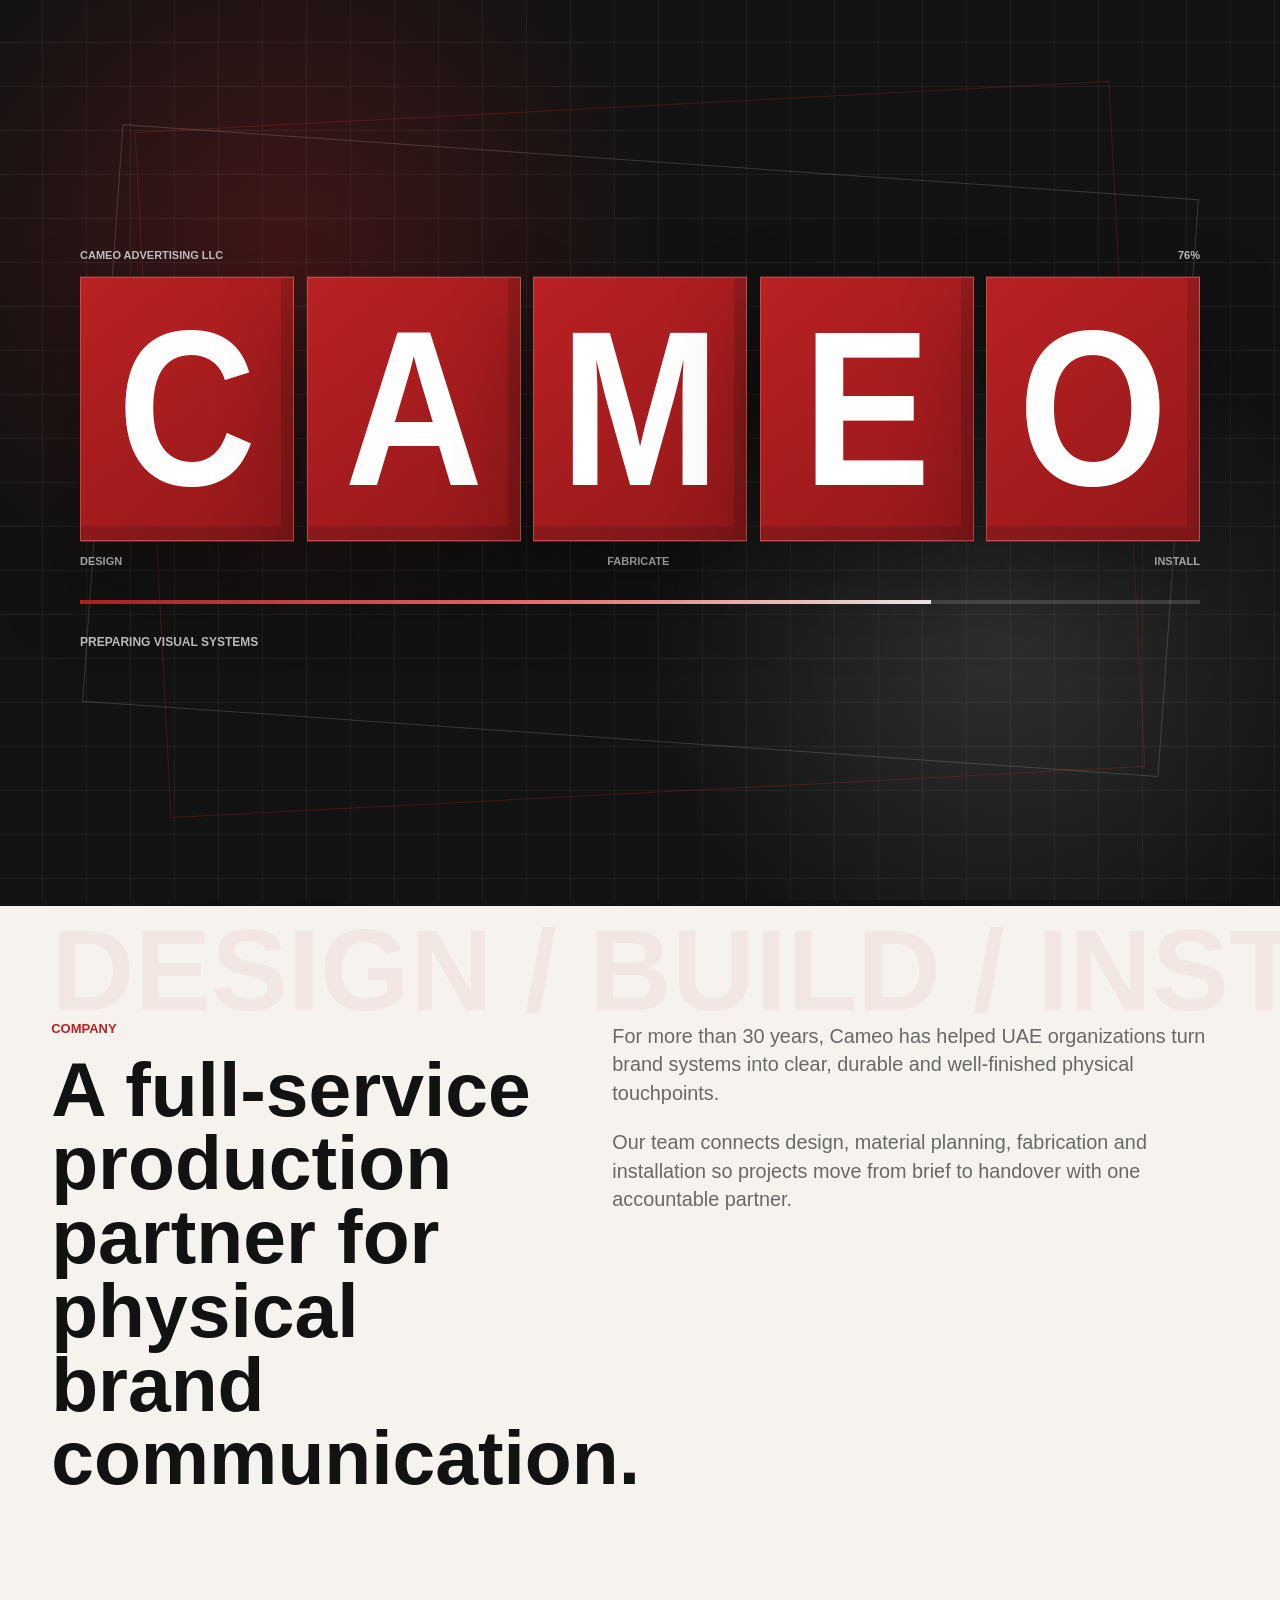
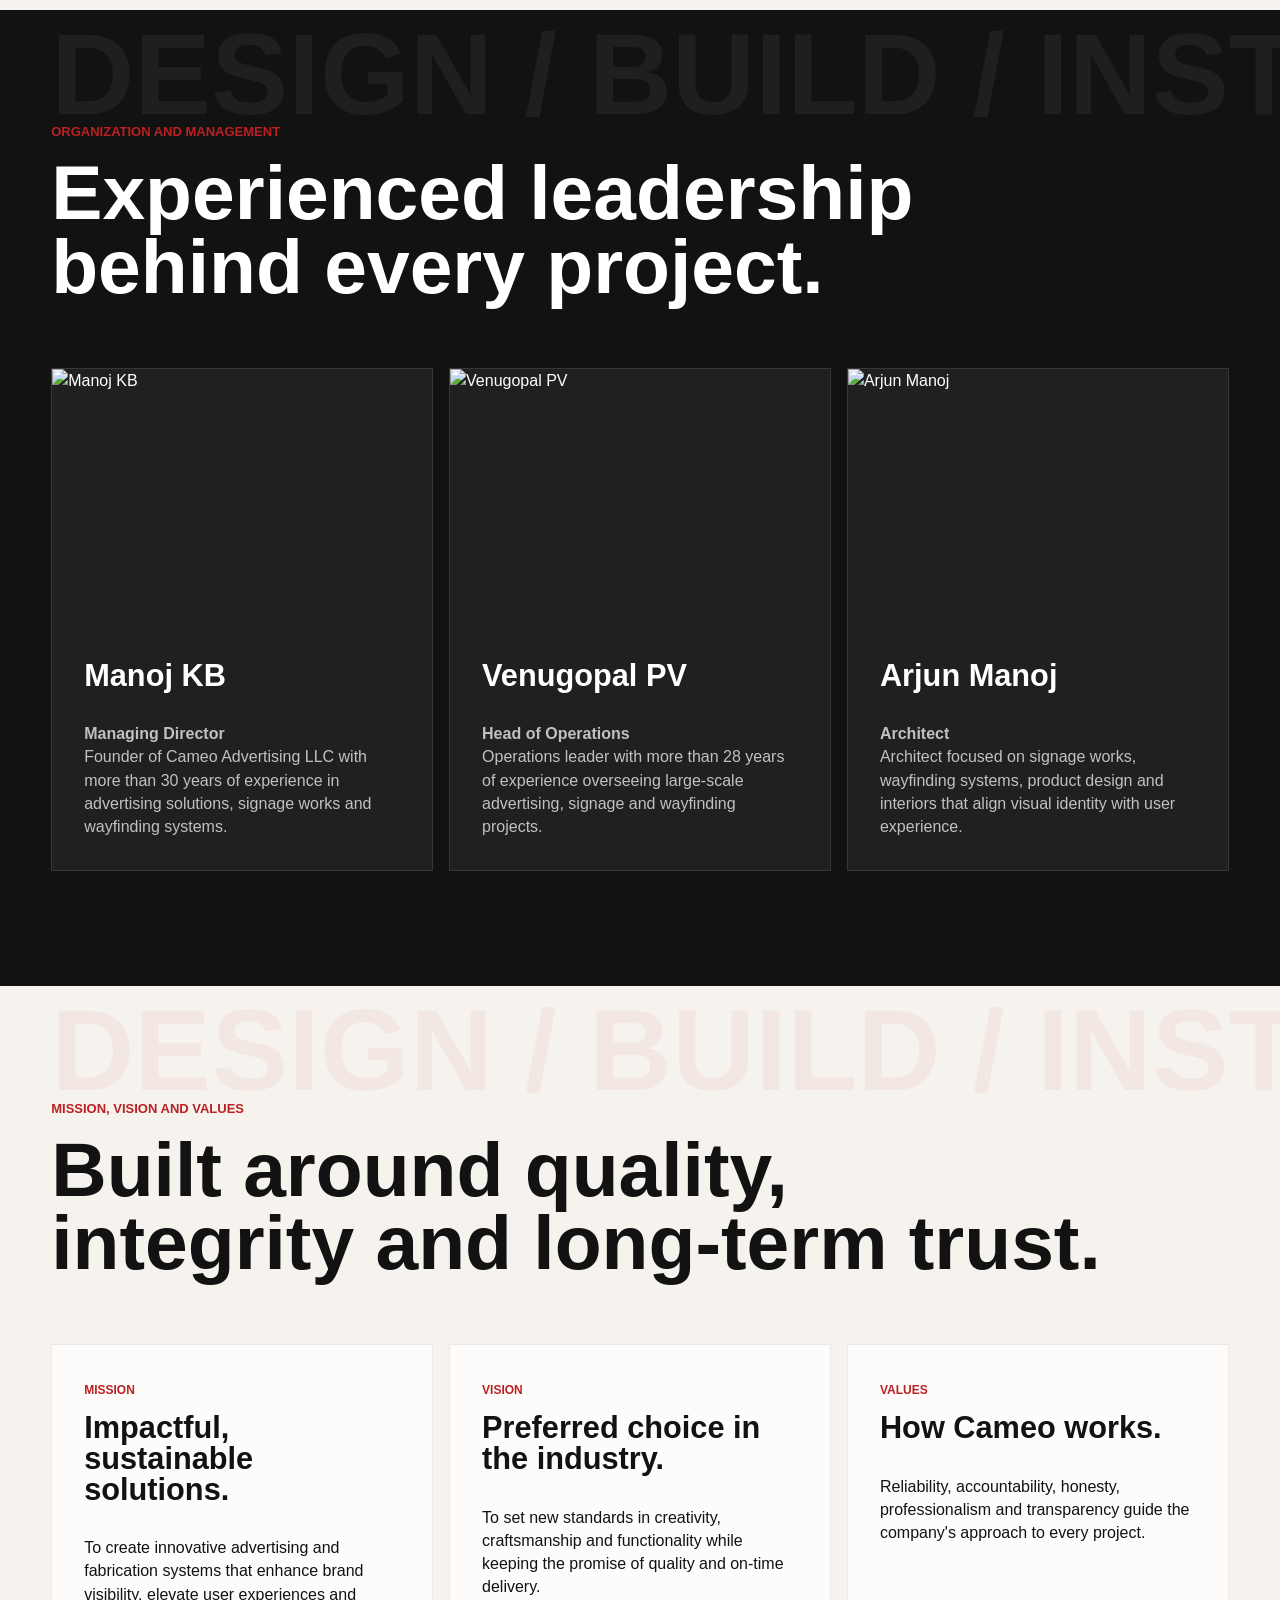
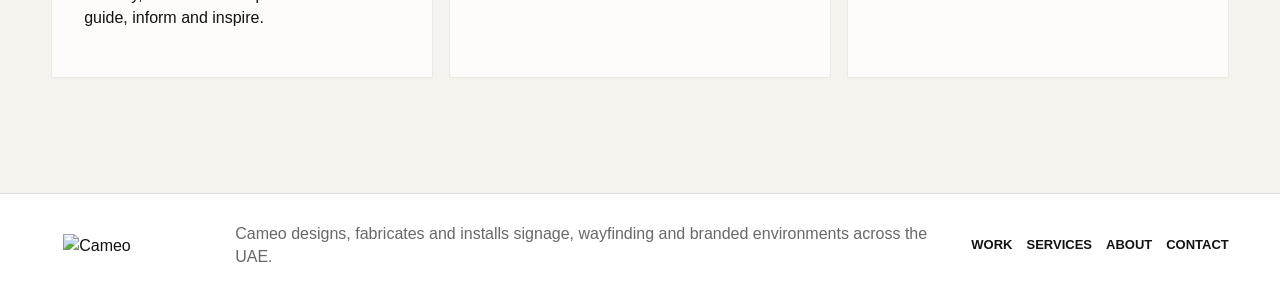
==== about.html @ 26ed3cd3 "Initial upload" ====
<!doctype html>
<html lang="en">
  <head>
    <meta charset="utf-8">
    <meta name="viewport" content="width=device-width, initial-scale=1">
    <title>About | Cameo Advertising LLC</title>
    <meta name="description" content="Learn about Cameo Advertising LLC, an Abu Dhabi advertising, signage and fabrication company established in 1994.">
    <link rel="preconnect" href="https://cameouae.com">
    <link rel="stylesheet" href="styles.css">
  </head>
  <body>
    <div class="preloader" data-preloader aria-hidden="true"><div class="loader-blueprint" aria-hidden="true"></div><div class="loader-scan" aria-hidden="true"></div><div class="loader-shell"><div class="loader-kicker"><span>Cameo Advertising LLC</span><span data-loader-count>00%</span></div><div class="loader-word" aria-label="Cameo"><span>C</span><span>A</span><span>M</span><span>E</span><span>O</span></div><div class="loader-specs" aria-hidden="true"><span>Design</span><span>Fabricate</span><span>Install</span></div><div class="preloader-line"><span data-loader-line></span></div><p>Preparing visual systems</p></div></div>
    <div class="page-progress" data-progress aria-hidden="true"></div>
    <div class="cursor-glow" data-cursor aria-hidden="true"></div>
    <header class="site-header" data-header>
      <a class="brand" href="index.html" aria-label="Cameo home"><img src="https://cameouae.com/wp-content/uploads/2023/09/CAMEO-logo-1.png" alt="Cameo"></a>
      <button class="menu-button" type="button" aria-expanded="false" aria-controls="site-nav" data-menu-button><span></span><span></span><span></span><span class="sr-only">Menu</span></button>
      <nav class="site-nav" id="site-nav" data-nav><a href="work.html" data-nav-link>Work</a><a href="services.html" data-nav-link>Services</a><a href="about.html" data-nav-link>About</a><a href="clients.html" data-nav-link>Clients</a><a class="nav-cta magnetic" href="contact.html" data-nav-link>Start Project</a></nav>
    </header>
    <main>
      <section class="page-hero section-dark" style="--page-image: url('https://cameouae.com/wp-content/uploads/2025/11/2150946675.jpg')" data-theme="About">
        <div class="page-hero-inner reveal-up"><p class="eyebrow">About Cameo</p><h1>Abu Dhabi craftsmanship for brands that need to be seen.</h1><p>Cameo Advertising LLC designs, fabricates and installs signage, wayfinding, print graphics and branded environments across the UAE.</p></div>
      </section>
      <section class="page-band light">
        <div class="page-wrap page-intro-grid reveal-up">
          <div><p class="eyebrow">Company</p><h2>A full-service production partner for physical brand communication.</h2></div>
          <div class="page-copy"><p>For more than 30 years, Cameo has helped UAE organizations turn brand systems into clear, durable and well-finished physical touchpoints.</p><p>Our team connects design, material planning, fabrication and installation so projects move from brief to handover with one accountable partner.</p></div>
        </div>
      </section>
      <section class="page-band dark">
        <div class="page-wrap">
          <div class="section-heading reveal-up"><p class="eyebrow">Organization and Management</p><h2>Experienced leadership behind every project.</h2></div>
          <div class="leader-page-grid">
            <article class="leader-card"><img src="https://cameouae.com/wp-content/uploads/2025/10/mnoj-3x-upscale-scaled.jpg" alt="Manoj KB"><div><h3>Manoj KB</h3><p><strong>Managing Director</strong></p><p>Founder of Cameo Advertising LLC with more than 30 years of experience in advertising solutions, signage works and wayfinding systems.</p></div></article>
            <article class="leader-card"><img src="https://cameouae.com/wp-content/uploads/2025/10/Vno-3x-upscale-scaled.jpg" alt="Venugopal PV"><div><h3>Venugopal PV</h3><p><strong>Head of Operations</strong></p><p>Operations leader with more than 28 years of experience overseeing large-scale advertising, signage and wayfinding projects.</p></div></article>
            <article class="leader-card"><img src="https://cameouae.com/wp-content/uploads/2023/10/arj-e1759137067875.png" alt="Arjun Manoj"><div><h3>Arjun Manoj</h3><p><strong>Architect</strong></p><p>Architect focused on signage works, wayfinding systems, product design and interiors that align visual identity with user experience.</p></div></article>
          </div>
        </div>
      </section>
      <section class="page-band light">
        <div class="page-wrap">
          <div class="section-heading reveal-up"><p class="eyebrow">Mission, Vision and Values</p><h2>Built around quality, integrity and long-term trust.</h2></div>
          <div class="values-grid">
            <article class="value-card"><span>Mission</span><h3>Impactful, sustainable solutions.</h3><p>To create innovative advertising and fabrication systems that enhance brand visibility, elevate user experiences and guide, inform and inspire.</p></article>
            <article class="value-card"><span>Vision</span><h3>Preferred choice in the industry.</h3><p>To set new standards in creativity, craftsmanship and functionality while keeping the promise of quality and on-time delivery.</p></article>
            <article class="value-card"><span>Values</span><h3>How Cameo works.</h3><p>Reliability, accountability, honesty, professionalism and transparency guide the company's approach to every project.</p></article>
          </div>
        </div>
      </section>
    </main>
    <footer class="site-footer"><a class="brand" href="index.html" aria-label="Cameo home"><img src="https://cameouae.com/wp-content/uploads/2023/09/CAMEO-logo-1.png" alt="Cameo"></a><p>Cameo designs, fabricates and installs signage, wayfinding and branded environments across the UAE.</p><nav aria-label="Footer navigation"><a href="work.html">Work</a><a href="services.html">Services</a><a href="about.html">About</a><a href="contact.html">Contact</a></nav></footer>
    <script src="script.js"></script>
  </body>
</html>
---- styles.css ----
:root {
  --red: #ba2123;
  --red-dark: #8f1719;
  --red-soft: #ff6d6f;
  --ink: #121212;
  --charcoal: #1d1f20;
  --muted: #686868;
  --line: #dedede;
  --paper: #f6f3ee;
  --white: #ffffff;
  --max: 1440px;
  --gutter: clamp(18px, 4vw, 64px);
  --ease: cubic-bezier(0.16, 1, 0.3, 1);
  --ease-spring: cubic-bezier(0.2, 1.35, 0.34, 1);
}

* {
  box-sizing: border-box;
}

html {
  scroll-behavior: smooth;
}

body {
  margin: 0;
  background: var(--paper);
  color: var(--ink);
  font-family: Arial, Helvetica, sans-serif;
  font-size: 16px;
  line-height: 1.45;
  overflow-x: hidden;
  accent-color: var(--red);
}

body.menu-open {
  overflow: hidden;
}

body.loading {
  overflow: hidden;
}

main,
.site-footer {
  position: relative;
  z-index: 1;
}

img {
  display: block;
  max-width: 100%;
}

a {
  color: inherit;
  text-decoration: none;
}

button {
  font: inherit;
}

:focus-visible {
  outline: 2px solid var(--red-soft);
  outline-offset: 4px;
}

.preloader {
  position: fixed;
  z-index: 100;
  inset: 0;
  display: grid;
  place-items: center;
  background: var(--ink);
  color: var(--white);
  overflow: hidden;
  transition: transform 900ms var(--ease), opacity 900ms var(--ease), visibility 900ms var(--ease);
}

.preloader.done {
  transform: translateY(-100%) scale(1.02);
  opacity: 0;
  visibility: hidden;
}

.loader-blueprint {
  position: absolute;
  inset: -2px;
  background:
    linear-gradient(rgba(255, 255, 255, 0.055) 1px, transparent 1px),
    linear-gradient(90deg, rgba(255, 255, 255, 0.055) 1px, transparent 1px),
    radial-gradient(circle at 22% 28%, rgba(186, 33, 35, 0.28), transparent 32%),
    radial-gradient(circle at 78% 72%, rgba(255, 255, 255, 0.12), transparent 30%),
    var(--ink);
  background-size: 44px 44px, 44px 44px, auto, auto, auto;
  transform: translate3d(var(--loader-grid-x, 0), var(--loader-grid-y, 0), 0);
  animation: blueprintDrift 5400ms linear infinite;
}

.loader-blueprint::before,
.loader-blueprint::after {
  content: "";
  position: absolute;
  inset: 12%;
  border: 1px solid rgba(186, 33, 35, 0.32);
  transform: rotate(-3deg);
}

.loader-blueprint::after {
  inset: 18% 8%;
  border-color: rgba(255, 255, 255, 0.16);
  transform: rotate(4deg);
}

.loader-scan {
  position: absolute;
  inset: 0;
  background: linear-gradient(90deg, transparent, rgba(255, 255, 255, 0.16), transparent);
  width: 34vw;
  transform: translateX(-120vw) skewX(-14deg);
  animation: loaderScan 1800ms var(--ease) infinite;
  mix-blend-mode: screen;
}

.loader-shell {
  position: relative;
  z-index: 1;
  width: min(1120px, calc(100% - 36px));
  display: grid;
  gap: clamp(18px, 3vw, 30px);
}

.loader-kicker,
.loader-specs {
  display: flex;
  justify-content: space-between;
  gap: 16px;
  color: rgba(255, 255, 255, 0.72);
  font-size: 11px;
  font-weight: 900;
  text-transform: uppercase;
}

.loader-word {
  display: grid;
  grid-template-columns: repeat(5, minmax(0, 1fr));
  gap: clamp(5px, 1vw, 14px);
}

.loader-word span {
  min-height: clamp(96px, 18vw, 230px);
  display: grid;
  place-items: center;
  border: 1px solid rgba(255, 255, 255, 0.22);
  background:
    linear-gradient(145deg, rgba(186, 33, 35, 0.98), rgba(143, 23, 25, 0.9)),
    var(--red);
  box-shadow: 0 34px 80px rgba(0, 0, 0, 0.34), inset -12px -12px 0 rgba(18, 18, 18, 0.16);
  font-size: clamp(68px, 15vw, 210px);
  font-weight: 900;
  line-height: 0.78;
  letter-spacing: 0;
  transform: translateY(40px) rotate(-5deg) scaleY(1.15);
  opacity: 0;
  animation: loaderLetterIn 900ms var(--ease-spring) forwards, loaderLetterFloat 2200ms ease-in-out infinite;
}

.loader-word span:nth-child(2) {
  animation-delay: 90ms, 900ms;
}

.loader-word span:nth-child(3) {
  animation-delay: 180ms, 1000ms;
}

.loader-word span:nth-child(4) {
  animation-delay: 270ms, 1100ms;
}

.loader-word span:nth-child(5) {
  animation-delay: 360ms, 1200ms;
}

.preloader-line {
  width: 100%;
  height: 4px;
  overflow: hidden;
  background: rgba(255, 255, 255, 0.16);
}

.preloader-line span {
  display: block;
  width: var(--loader-progress, 0%);
  height: 100%;
  background: linear-gradient(90deg, var(--red), var(--red-soft), var(--white));
  transform-origin: left;
  transition: width 120ms linear;
}

.preloader p {
  margin: 0;
  color: rgba(255, 255, 255, 0.72);
  font-size: 12px;
  font-weight: 900;
  text-transform: uppercase;
}

@keyframes loaderLetterIn {
  from {
    opacity: 0;
    transform: translateY(40px) rotate(-5deg) scaleY(1.22);
  }
  to {
    opacity: 1;
    transform: translateY(0) rotate(0deg) scaleY(1.15);
  }
}

@keyframes loaderLetterFloat {
  50% {
    transform: translateY(-8px) rotate(0.7deg) scaleY(1.15);
  }
}

@keyframes blueprintDrift {
  to {
    background-position: 44px 44px, 44px 44px, center, center, center;
  }
}

@keyframes loaderScan {
  to {
    transform: translateX(140vw) skewX(-14deg);
  }
}

.page-progress {
  position: fixed;
  z-index: 60;
  top: 0;
  left: 0;
  width: 100%;
  height: 3px;
  background: var(--red);
  transform: scaleX(0);
  transform-origin: left;
}

.cursor-glow {
  position: fixed;
  z-index: 55;
  left: 0;
  top: 0;
  width: 220px;
  height: 220px;
  border-radius: 50%;
  pointer-events: none;
  background: radial-gradient(circle, rgba(186, 33, 35, 0.14), rgba(186, 33, 35, 0) 66%);
  opacity: 0;
  mix-blend-mode: multiply;
  transform: translate3d(-50%, -50%, 0);
  transition: opacity 180ms ease;
}

.ambient-field {
  position: fixed;
  z-index: 0;
  inset: 0;
  pointer-events: none;
  overflow: hidden;
}

.ambient-field span {
  position: absolute;
  width: 34vw;
  aspect-ratio: 1;
  border: 1px solid rgba(186, 33, 35, 0.18);
  opacity: 0.28;
  transform: translate3d(var(--ambient-x, 0), var(--ambient-y, 0), 0) rotate(22deg);
  animation: ambientSpin 20s linear infinite;
}

.ambient-field span:nth-child(1) {
  left: -18vw;
  top: 22vh;
}

.ambient-field span:nth-child(2) {
  right: -20vw;
  top: 62vh;
  width: 42vw;
  animation-duration: 28s;
  animation-direction: reverse;
}

.ambient-field span:nth-child(3) {
  left: 42vw;
  top: -24vw;
  width: 28vw;
  border-color: rgba(18, 18, 18, 0.1);
  animation-duration: 24s;
}

@keyframes ambientSpin {
  to {
    transform: translate3d(var(--ambient-x, 0), var(--ambient-y, 0), 0) rotate(382deg);
  }
}

.scroll-backdrop {
  position: fixed;
  z-index: 0;
  inset: 0;
  pointer-events: none;
  overflow: hidden;
  opacity: 0.12;
}

.backdrop-frame {
  position: absolute;
  right: clamp(-90px, -4vw, -20px);
  top: 18vh;
  width: min(34vw, 440px);
  aspect-ratio: 0.74;
  border: 1px solid rgba(186, 33, 35, 0.5);
  transform: rotate(var(--backdrop-rotate, -8deg)) translate3d(0, calc(var(--backdrop-y, 0) + var(--scroll-speed, 0px)), 0);
  transition: transform 700ms var(--ease), border-color 400ms ease;
}

.backdrop-frame img {
  width: 100%;
  height: 100%;
  object-fit: cover;
  filter: grayscale(1) contrast(1.15);
  opacity: 0.48;
  mix-blend-mode: multiply;
  transition: opacity 420ms ease, filter 420ms ease;
}

.backdrop-frame span {
  position: absolute;
  z-index: 1;
  left: -0.08em;
  bottom: -0.18em;
  color: transparent;
  -webkit-text-stroke: 1px rgba(186, 33, 35, 0.65);
  font-size: clamp(72px, 10vw, 180px);
  font-weight: 900;
  line-height: 0.8;
  text-transform: uppercase;
}

.backdrop-rail {
  position: absolute;
  left: var(--gutter);
  bottom: 24px;
  color: rgba(186, 33, 35, 0.45);
  font-size: clamp(22px, 4vw, 64px);
  font-weight: 900;
  line-height: 0.86;
  text-transform: uppercase;
  writing-mode: vertical-rl;
  transform: rotate(180deg);
}

.sr-only {
  position: absolute;
  width: 1px;
  height: 1px;
  padding: 0;
  margin: -1px;
  overflow: hidden;
  clip: rect(0, 0, 0, 0);
  white-space: nowrap;
  border: 0;
}

.site-header {
  position: fixed;
  z-index: 20;
  top: 0;
  left: 0;
  right: 0;
  display: flex;
  align-items: center;
  justify-content: space-between;
  gap: 24px;
  width: min(calc(100% - 28px), 1260px);
  margin: 14px auto 0;
  padding: 10px 12px;
  border: 1px solid rgba(255, 255, 255, 0.28);
  border-radius: 999px;
  color: var(--white);
  background: rgba(18, 18, 18, 0.14);
  backdrop-filter: blur(18px);
  transform: translateY(0);
  transition: background 180ms ease, color 180ms ease, box-shadow 180ms ease, transform 300ms var(--ease), border-color 180ms ease;
}

.site-header::after {
  content: "";
  position: absolute;
  left: 18px;
  right: 18px;
  bottom: -1px;
  height: 1px;
  background: linear-gradient(90deg, transparent, var(--red), transparent);
  transform: scaleX(0);
  transform-origin: center;
  transition: transform 360ms var(--ease);
}

.site-header.scrolled::after,
.site-header.menu-active::after {
  transform: scaleX(1);
}

.site-header.scrolled,
.site-header.menu-active {
  background: rgba(246, 243, 238, 0.82);
  color: var(--ink);
  border-color: rgba(18, 18, 18, 0.12);
  box-shadow: 0 18px 70px rgba(0, 0, 0, 0.14);
}

.brand {
  display: inline-flex;
  align-items: center;
  width: 112px;
  min-height: 38px;
  padding-left: 12px;
}

.brand img {
  width: 100%;
  height: auto;
}

.site-header:not(.scrolled):not(.menu-active) .brand img {
  filter: brightness(0) invert(1);
}

.site-nav {
  display: flex;
  align-items: center;
  gap: 4px;
  min-height: 44px;
  border-radius: 999px;
  padding: 4px;
}

.site-nav a {
  position: relative;
  border: 1px solid transparent;
  border-radius: 999px;
  padding: 10px 14px;
  font-size: 12px;
  font-weight: 900;
  text-transform: uppercase;
  letter-spacing: 0;
  transition: background 220ms var(--ease), border-color 220ms var(--ease), color 220ms var(--ease), transform 220ms var(--ease);
}

.site-nav a::after {
  content: "";
  position: absolute;
  left: 16px;
  right: 16px;
  bottom: 7px;
  height: 2px;
  border-radius: 999px;
  background: currentColor;
  opacity: 0;
  transform: scaleX(0);
  transform-origin: center;
  transition: opacity 220ms ease, transform 260ms var(--ease);
}

.site-nav a:hover,
.site-nav a:focus-visible,
.site-nav a.active {
  background: var(--red);
  border-color: var(--red);
  color: var(--white);
  transform: translateY(-2px);
}

.site-nav a:hover::after,
.site-nav a:focus-visible::after,
.site-nav a.active::after {
  opacity: 0.52;
  transform: scaleX(1);
}

.site-nav .nav-cta {
  background: var(--white);
  color: var(--ink);
  margin-left: 4px;
}

.site-header.scrolled .site-nav .nav-cta,
.site-header.menu-active .site-nav .nav-cta {
  background: var(--ink);
  color: var(--white);
}

.menu-button {
  display: none;
  width: 44px;
  height: 44px;
  border: 1px solid currentColor;
  border-radius: 50%;
  background: transparent;
  color: inherit;
  place-items: center;
  padding: 10px;
}

.menu-button span:not(.sr-only) {
  display: block;
  width: 18px;
  height: 2px;
  margin: 3px auto;
  background: currentColor;
  transition: transform 260ms var(--ease), opacity 180ms ease;
}

.site-header.menu-active .menu-button span:nth-child(1) {
  transform: translateY(5px) rotate(45deg);
}

.site-header.menu-active .menu-button span:nth-child(2) {
  opacity: 0;
}

.site-header.menu-active .menu-button span:nth-child(3) {
  transform: translateY(-5px) rotate(-45deg);
}

.section-dark {
  background: rgba(18, 18, 18, 0.96);
  color: var(--white);
}

.section-light {
  background: rgba(246, 243, 238, 0.92);
  color: var(--ink);
}

.hero {
  position: relative;
  min-height: 100svh;
  display: grid;
  align-items: end;
  overflow: hidden;
  padding: 150px var(--gutter) 72px;
  isolation: isolate;
}

.hero::after {
  content: "";
  position: absolute;
  inset: 0;
  background:
    linear-gradient(90deg, rgba(18, 18, 18, 0.9), rgba(18, 18, 18, 0.42) 56%, rgba(18, 18, 18, 0.28)),
    linear-gradient(0deg, rgba(18, 18, 18, 0.82), rgba(18, 18, 18, 0.08) 48%);
  z-index: 1;
}

.hero-media {
  position: absolute;
  inset: 0;
}

.hero-media img {
  width: 100%;
  height: 100%;
  object-fit: cover;
  transform: scale(1.04);
  animation: heroZoom 18s var(--ease) both;
  will-change: transform;
  transition: opacity 420ms ease, filter 700ms var(--ease), transform 900ms var(--ease);
}

.hero-grid {
  position: absolute;
  inset: 0;
  z-index: 1;
  background-image:
    linear-gradient(rgba(255, 255, 255, 0.09) 1px, transparent 1px),
    linear-gradient(90deg, rgba(255, 255, 255, 0.09) 1px, transparent 1px);
  background-size: 96px 96px;
  mask-image: linear-gradient(90deg, rgba(0, 0, 0, 0.78), transparent 70%);
  opacity: 0.16;
  transform: translate3d(var(--hero-x, 0), var(--hero-y, 0), 0);
  transition: transform 600ms var(--ease);
}

.landing-wordmark {
  position: absolute;
  z-index: 2;
  right: var(--gutter);
  top: clamp(104px, 16vh, 180px);
  color: transparent;
  -webkit-text-stroke: 1px rgba(255, 255, 255, 0.42);
  font-size: clamp(78px, 14vw, 220px);
  font-weight: 900;
  line-height: 0.78;
  text-transform: uppercase;
  transform: translate3d(calc(var(--hero-x, 0) * -0.35), calc(var(--hero-y, 0) * -0.25), 0);
  transition: transform 700ms var(--ease), -webkit-text-stroke-color 320ms ease;
  pointer-events: none;
}

.landing-dock {
  position: absolute;
  z-index: 3;
  right: var(--gutter);
  bottom: 72px;
  width: min(520px, calc(100% - (var(--gutter) * 2)));
  display: grid;
  grid-template-columns: repeat(3, minmax(0, 1fr));
  border: 1px solid rgba(255, 255, 255, 0.24);
  background: rgba(18, 18, 18, 0.24);
  backdrop-filter: blur(18px);
}

.landing-dock .hero-mode {
  min-height: 76px;
  display: grid;
  align-content: center;
  gap: 7px;
  border: 0;
  border-right: 1px solid rgba(255, 255, 255, 0.18);
  background: transparent;
  color: rgba(255, 255, 255, 0.78);
  cursor: pointer;
  font-size: 12px;
  font-weight: 900;
  text-align: left;
  text-transform: uppercase;
  padding: 15px 16px;
  transition: background 260ms var(--ease), color 260ms var(--ease), transform 260ms var(--ease);
}

.landing-dock .hero-mode:last-child {
  border-right: 0;
}

.landing-dock .hero-mode span {
  color: var(--red-soft);
  font-size: 11px;
}

.landing-dock .hero-mode:hover,
.landing-dock .hero-mode:focus-visible,
.landing-dock .hero-mode.active {
  background: var(--red);
  color: var(--white);
}

.landing-dock .hero-mode:hover span,
.landing-dock .hero-mode:focus-visible span,
.landing-dock .hero-mode.active span {
  color: var(--white);
}

.hero-inner {
  position: relative;
  z-index: 2;
  width: min(860px, 100%);
  padding-bottom: 132px;
}

.hero-inner h1 {
  text-shadow: 0 18px 50px rgba(0, 0, 0, 0.28);
}

.hero h1 {
  max-width: min(820px, 62vw);
}

.eyebrow {
  margin: 0 0 18px;
  color: var(--red);
  font-size: 13px;
  font-weight: 800;
  line-height: 1;
  text-transform: uppercase;
  letter-spacing: 0;
}

.section-dark .eyebrow {
  color: #ff6d6f;
}

h1,
h2,
h3,
p {
  margin-top: 0;
}

h1 {
  max-width: 1120px;
  margin-bottom: 26px;
  font-size: clamp(64px, 11vw, 168px);
  line-height: 0.86;
  letter-spacing: 0;
  text-wrap: balance;
}

h2 {
  margin-bottom: 0;
  font-size: clamp(36px, 6vw, 86px);
  line-height: 0.96;
  letter-spacing: 0;
  text-wrap: balance;
}

h3 {
  font-size: clamp(22px, 2.4vw, 34px);
  line-height: 1;
  letter-spacing: 0;
}

.hero-copy {
  max-width: 620px;
  margin-bottom: 34px;
  color: rgba(255, 255, 255, 0.86);
  font-size: clamp(18px, 2vw, 24px);
}

.hero-mode {
  min-height: 46px;
  border: 0;
  background: rgba(18, 18, 18, 0.72);
  color: rgba(255, 255, 255, 0.82);
  cursor: pointer;
  font-size: 11px;
  font-weight: 900;
  text-transform: uppercase;
  transition: background 260ms var(--ease), color 260ms var(--ease), transform 260ms var(--ease);
}

.hero-actions {
  display: flex;
  flex-wrap: wrap;
  gap: 12px;
}

.button {
  display: inline-flex;
  min-height: 48px;
  align-items: center;
  justify-content: center;
  border: 1px solid currentColor;
  border-radius: 999px;
  padding: 13px 20px;
  font-weight: 800;
  text-transform: uppercase;
  letter-spacing: 0;
  position: relative;
  overflow: hidden;
  box-shadow: 0 0 0 rgba(186, 33, 35, 0);
  transition: transform 220ms var(--ease), background 220ms var(--ease), border-color 220ms var(--ease), color 220ms var(--ease), box-shadow 220ms var(--ease);
  will-change: transform;
}

.button::after {
  content: "";
  position: absolute;
  inset: -80% -30%;
  background: linear-gradient(120deg, transparent, rgba(255, 255, 255, 0.45), transparent);
  transform: translateX(-120%) rotate(10deg);
  transition: transform 700ms var(--ease);
}

.button:hover::after,
.button:focus-visible::after {
  transform: translateX(120%) rotate(10deg);
}

.button-primary {
  background: var(--red);
  border-color: var(--red);
  color: var(--white);
}

.button-primary:hover,
.button-primary:focus-visible {
  background: var(--red-dark);
  border-color: var(--red-dark);
  box-shadow: 0 18px 48px rgba(186, 33, 35, 0.3);
}

.button-ghost:hover,
.button-ghost:focus-visible {
  background: var(--white);
  color: var(--ink);
  box-shadow: 0 18px 48px rgba(255, 255, 255, 0.18);
}

.ticker {
  overflow: hidden;
  border-top: 1px solid var(--line);
  border-bottom: 1px solid var(--line);
  background: var(--white);
}

.ticker:hover .ticker-track {
  animation-duration: 9s;
}

.ticker-track {
  display: flex;
  width: max-content;
  gap: 18px;
  padding: 14px var(--gutter);
  animation: drift 32s linear infinite;
}

.ticker span {
  white-space: nowrap;
  font-size: clamp(22px, 3.4vw, 48px);
  font-weight: 900;
  line-height: 1;
  text-transform: uppercase;
}

.ticker span:nth-child(odd) {
  color: var(--red);
}

@keyframes drift {
  from {
    transform: translateX(0);
  }
  to {
    transform: translateX(-35%);
  }
}

@keyframes heroZoom {
  from {
    transform: scale(1.08);
  }
  to {
    transform: scale(1);
  }
}

.scroll-cue {
  position: absolute;
  z-index: 3;
  right: var(--gutter);
  bottom: 54px;
  display: grid;
  place-items: center;
  width: 86px;
  height: 86px;
  border: 1px solid rgba(255, 255, 255, 0.55);
  border-radius: 50%;
  color: var(--white);
  font-size: 12px;
  font-weight: 900;
  text-transform: uppercase;
  animation: pulseRing 1800ms ease-in-out infinite;
}

.scroll-cue::after {
  content: "";
  position: absolute;
  width: 8px;
  height: 8px;
  border-right: 2px solid currentColor;
  border-bottom: 2px solid currentColor;
  transform: translateY(18px) rotate(45deg);
}

@keyframes pulseRing {
  50% {
    transform: translateY(8px);
    border-color: rgba(255, 255, 255, 0.95);
  }
}

.intro,
.work,
.services,
.process,
.about,
.leadership,
.clients,
.contact {
  padding: clamp(72px, 10vw, 140px) var(--gutter);
  position: relative;
  z-index: 1;
}

.kinetic-strip,
.corner-label {
  position: absolute;
  z-index: 0;
  pointer-events: none;
  user-select: none;
}

.kinetic-strip {
  top: 22px;
  left: 0;
  right: 0;
  display: flex;
  gap: 24px;
  overflow: hidden;
  color: rgba(186, 33, 35, 0.055);
  font-size: clamp(50px, 11vw, 180px);
  font-weight: 900;
  line-height: 0.8;
  text-transform: uppercase;
}

.kinetic-strip span {
  flex: 0 0 auto;
  animation: kineticSlide 18s linear infinite;
}

.kinetic-strip.reverse span {
  animation-direction: reverse;
}

@keyframes kineticSlide {
  to {
    transform: translateX(-110vw);
  }
}

.corner-label {
  top: 30px;
  right: var(--gutter);
  color: rgba(255, 255, 255, 0.18);
  font-size: clamp(24px, 4vw, 70px);
  font-weight: 900;
  text-transform: uppercase;
  transform: rotate(-4deg);
}

.section-heading {
  max-width: var(--max);
  margin: 0 auto clamp(36px, 5vw, 70px);
}

.section-heading.split {
  display: grid;
  grid-template-columns: minmax(0, 1fr) auto;
  gap: 32px;
  align-items: end;
}

.section-note {
  max-width: 410px;
  margin: 0;
  color: var(--muted);
  font-size: 18px;
}

.belief-grid,
.process-grid,
.leader-grid {
  max-width: var(--max);
  margin: 0 auto;
  display: grid;
  grid-template-columns: repeat(3, minmax(0, 1fr));
  gap: 1px;
  background: var(--line);
}

.belief-grid article,
.leader-grid article,
.process-grid article {
  min-height: 260px;
  padding: clamp(22px, 3vw, 42px);
  background: var(--paper);
}

.interactive-panel,
.service-card,
.stat-card,
.client-wall span {
  position: relative;
  overflow: hidden;
  isolation: isolate;
  transition: transform 420ms var(--ease), box-shadow 420ms var(--ease), color 320ms var(--ease), background 320ms var(--ease);
}

.interactive-panel > *,
.service-card > *,
.stat-card > * {
  position: relative;
  z-index: 1;
}

.interactive-panel::before,
.service-card::before,
.stat-card::before {
  content: "";
  position: absolute;
  inset: 0;
  background: radial-gradient(circle at var(--x, 50%) var(--y, 50%), rgba(186, 33, 35, 0.16), transparent 42%);
  opacity: 0;
  transition: opacity 280ms ease;
}

.interactive-panel::after,
.service-card::after,
.stat-card::after {
  content: "";
  position: absolute;
  inset: 12px;
  border: 1px solid rgba(186, 33, 35, 0.22);
  opacity: 0;
  transform: scale(0.96);
  transition: opacity 320ms ease, transform 420ms var(--ease);
  pointer-events: none;
}

.interactive-panel:hover,
.service-card:hover,
.stat-card:hover {
  transform: translateY(-10px) rotate(-0.8deg);
  box-shadow: 0 22px 60px rgba(18, 18, 18, 0.12);
}

.interactive-panel:hover::before,
.service-card:hover::before,
.stat-card:hover::before {
  opacity: 1;
}

.interactive-panel:hover::after,
.service-card:hover::after,
.stat-card:hover::after {
  opacity: 1;
  transform: scale(1);
}

.belief-grid span,
.process-grid span {
  display: inline-block;
  margin-bottom: 28px;
  color: var(--red);
  font-weight: 900;
}

.belief-grid p,
.leader-grid p,
.process-grid p,
.about-copy p,
.contact-copy {
  color: var(--muted);
  font-size: 18px;
}

.image-rhythm {
  max-width: var(--max);
  margin: clamp(32px, 5vw, 72px) auto 0;
  display: grid;
  grid-template-columns: 1.2fr 0.8fr 1fr;
  gap: 16px;
  align-items: end;
}

.image-rhythm img {
  width: 100%;
  object-fit: cover;
  min-height: 260px;
  height: clamp(280px, 36vw, 520px);
  transition: transform 600ms var(--ease), filter 600ms var(--ease);
}

.image-rhythm img:nth-child(2) {
  height: clamp(220px, 28vw, 400px);
  transform: translateY(42px);
}

.image-rhythm img:nth-child(3) {
  height: clamp(300px, 42vw, 620px);
}

.image-rhythm img:hover {
  transform: translateY(-10px) scale(0.985);
  filter: saturate(1.15) contrast(1.05);
}

.work {
  overflow: hidden;
}

.filter-bar {
  display: flex;
  flex-wrap: wrap;
  justify-content: flex-end;
  gap: 8px;
  max-width: 520px;
}

.filter {
  min-height: 40px;
  border: 1px solid rgba(255, 255, 255, 0.34);
  border-radius: 999px;
  padding: 9px 14px;
  background: transparent;
  color: var(--white);
  cursor: pointer;
  font-size: 13px;
  font-weight: 800;
  text-transform: uppercase;
}

.filter.active,
.filter:hover,
.filter:focus-visible {
  background: var(--red);
  border-color: var(--red);
}

.portfolio-grid {
  max-width: var(--max);
  margin: 0 auto;
  display: grid;
  grid-template-columns: repeat(12, minmax(0, 1fr));
  grid-auto-flow: dense;
  gap: 18px;
}

.project-card {
  grid-column: span 3;
  min-height: 430px;
  background: #262626;
  overflow: hidden;
  transform-style: preserve-3d;
  clip-path: inset(0 round 1px);
  transition: opacity 280ms var(--ease), transform 280ms var(--ease), box-shadow 280ms var(--ease), clip-path 420ms var(--ease);
  will-change: transform;
}

.project-card.hidden {
  display: none;
}

.project-card.large {
  grid-column: span 6;
  grid-row: span 2;
  min-height: 700px;
}

.project-card.wide {
  grid-column: span 6;
}

.project-card.tall {
  grid-column: span 3;
  grid-row: span 2;
  min-height: 700px;
}

.project-card.square {
  grid-column: span 3;
  min-height: 360px;
}

.project-card a {
  position: relative;
  display: grid;
  min-height: inherit;
  height: 100%;
  color: var(--white);
  transform-style: preserve-3d;
}

.project-card img {
  position: absolute;
  inset: 0;
  width: 100%;
  height: 100%;
  object-fit: cover;
  transition: transform 700ms var(--ease), filter 700ms var(--ease);
}

.project-card a::after {
  content: "";
  position: absolute;
  inset: 0;
  background: linear-gradient(0deg, rgba(0, 0, 0, 0.82), rgba(0, 0, 0, 0.18) 55%, rgba(0, 0, 0, 0.02));
}

.project-card a::before,
.project-card a::after,
.project-info {
  pointer-events: none;
}

.project-card a::before {
  content: "View";
  position: absolute;
  z-index: 2;
  top: 18px;
  right: 18px;
  width: 58px;
  height: 58px;
  display: grid;
  place-items: center;
  border-radius: 50%;
  background: var(--red);
  color: var(--white);
  font-size: 11px;
  font-weight: 900;
  text-transform: uppercase;
  opacity: 0;
  transform: scale(0.4) rotate(-18deg);
  transition: opacity 320ms var(--ease), transform 320ms var(--ease);
}

.project-card:hover img,
.project-card:focus-within img {
  transform: scale(1.09);
  filter: saturate(1.16) contrast(1.04);
}

.project-card:hover,
.project-card:focus-within {
  box-shadow: 0 34px 80px rgba(0, 0, 0, 0.34);
  clip-path: inset(8px round 1px);
}

.project-card:hover a::before,
.project-card:focus-within a::before {
  opacity: 1;
  transform: scale(1) rotate(8deg);
}

.project-info {
  position: relative;
  z-index: 1;
  align-self: end;
  padding: 24px;
  transform: translateZ(46px);
}

.project-info span {
  display: inline-flex;
  margin-bottom: 12px;
  border: 1px solid rgba(255, 255, 255, 0.45);
  border-radius: 999px;
  padding: 7px 10px;
  font-size: 12px;
  font-weight: 800;
  text-transform: uppercase;
}

.project-info h3 {
  max-width: 620px;
  margin-bottom: 10px;
}

.project-info p {
  max-width: 520px;
  margin-bottom: 0;
  color: rgba(255, 255, 255, 0.8);
  transform: translateY(10px);
  opacity: 0.84;
  transition: transform 260ms var(--ease), opacity 260ms var(--ease);
}

.project-card:hover .project-info p,
.project-card:focus-within .project-info p {
  transform: translateY(0);
  opacity: 1;
}

.service-columns {
  max-width: var(--max);
  margin: 0 auto;
  display: grid;
  grid-template-columns: repeat(4, minmax(0, 1fr));
  border-top: 1px solid var(--line);
  border-left: 1px solid var(--line);
}

.service-columns article {
  min-height: 470px;
  padding: clamp(24px, 3vw, 40px);
  border-right: 1px solid var(--line);
  border-bottom: 1px solid var(--line);
  background: var(--paper);
}

.service-columns article:nth-child(even) {
  background: rgba(255, 255, 255, 0.54);
}

.service-columns article::after {
  content: "";
  position: absolute;
  right: 18px;
  bottom: 18px;
  width: 42px;
  height: 42px;
  border-right: 2px solid var(--red);
  border-bottom: 2px solid var(--red);
  opacity: 0;
  transform: translate(-10px, -10px);
  transition: opacity 260ms ease, transform 260ms var(--ease);
}

.service-columns article:hover::after {
  opacity: 1;
  transform: translate(0, 0);
}

.service-columns h3 {
  min-height: 72px;
  color: var(--red);
}

.service-columns ul {
  margin: 0;
  padding: 0;
  list-style: none;
}

.service-columns li {
  border-top: 1px solid var(--line);
  padding: 13px 0;
  color: #3f3f3f;
  transition: color 180ms ease, transform 220ms var(--ease), padding-left 220ms var(--ease);
}

.service-media-grid {
  max-width: var(--max);
  margin: clamp(30px, 5vw, 74px) auto 0;
  display: grid;
  grid-template-columns: 0.9fr 1.25fr 0.9fr;
  gap: 16px;
  align-items: start;
}

.service-media-grid figure {
  position: relative;
  min-height: 360px;
  margin: 0;
  overflow: hidden;
  background: var(--ink);
}

.service-media-grid figure:nth-child(2) {
  min-height: 520px;
  margin-top: 54px;
}

.service-media-grid img {
  width: 100%;
  height: 100%;
  min-height: inherit;
  object-fit: cover;
  transition: transform 700ms var(--ease), filter 700ms var(--ease);
}

.service-media-grid figcaption {
  position: absolute;
  left: 16px;
  bottom: 16px;
  border: 1px solid rgba(255, 255, 255, 0.45);
  border-radius: 999px;
  padding: 8px 12px;
  color: var(--white);
  font-size: 12px;
  font-weight: 900;
  text-transform: uppercase;
}

.service-media-grid figure:hover img {
  transform: scale(1.08);
  filter: saturate(1.18);
}

.service-columns article:hover li:hover {
  color: var(--red);
  transform: translateX(8px);
  padding-left: 6px;
}

.process-grid {
  grid-template-columns: repeat(4, minmax(0, 1fr));
  background: rgba(255, 255, 255, 0.16);
}

.process-grid article {
  background: var(--ink);
}

.process-grid article::after {
  border-color: rgba(255, 255, 255, 0.18);
}

.process-grid article:hover {
  background: #202020;
  color: var(--white);
}

.process-grid p {
  color: rgba(255, 255, 255, 0.72);
}

.about {
  max-width: none;
  display: grid;
  grid-template-columns: minmax(0, 1fr) minmax(320px, 0.82fr);
  gap: clamp(28px, 5vw, 82px);
  align-items: center;
}

.about-media {
  display: grid;
  grid-template-columns: 1fr 0.7fr;
  gap: 16px;
  align-items: end;
}

.about-media img {
  width: 100%;
  height: min(62vw, 650px);
  object-fit: cover;
  transition: transform 600ms var(--ease), filter 600ms var(--ease);
}

.about-media img:hover {
  transform: scale(0.985);
  filter: saturate(1.14) contrast(1.05);
}

.about-media img:nth-child(2) {
  height: min(45vw, 480px);
}

.about-copy {
  max-width: 680px;
}

.about-copy h2 {
  margin-bottom: 24px;
}

.stats-grid {
  display: grid;
  grid-template-columns: repeat(3, minmax(0, 1fr));
  gap: 1px;
  margin-top: 34px;
  background: var(--line);
}

.stats-grid div {
  min-height: 130px;
  background: var(--paper);
  padding: 18px;
}

.stats-grid strong {
  display: block;
  color: var(--red);
  font-size: clamp(34px, 4vw, 58px);
  line-height: 1;
}

.stats-grid span {
  display: block;
  margin-top: 10px;
  color: var(--muted);
}

.leader-grid article {
  min-height: 230px;
}

.client-wall {
  max-width: var(--max);
  margin: 0 auto;
  display: grid;
  grid-template-columns: repeat(4, minmax(0, 1fr));
  border-top: 1px solid rgba(255, 255, 255, 0.18);
  border-left: 1px solid rgba(255, 255, 255, 0.18);
}

.client-logo-grid {
  max-width: var(--max);
  margin: 0 auto 24px;
  display: grid;
  grid-template-columns: repeat(4, minmax(0, 1fr));
  gap: 12px;
}

.logo-card {
  position: relative;
  min-height: 170px;
  display: grid;
  grid-template-rows: minmax(82px, 1fr) auto;
  place-items: center;
  align-content: center;
  gap: 14px;
  overflow: hidden;
  padding: 24px;
  background: rgba(255, 255, 255, 0.94);
  color: var(--ink);
  transition: transform 320ms var(--ease), background 320ms var(--ease), box-shadow 320ms var(--ease);
}

.logo-card::before {
  content: "";
  position: absolute;
  inset: 0;
  background:
    linear-gradient(135deg, rgba(186, 33, 35, 0.12), transparent 45%),
    radial-gradient(circle at 80% 20%, rgba(186, 33, 35, 0.18), transparent 34%);
  opacity: 0;
  transition: opacity 320ms ease;
}

.logo-card img {
  position: relative;
  z-index: 1;
  width: min(72%, 210px);
  height: 76px;
  max-height: none;
  object-fit: contain;
  filter: grayscale(1) contrast(1.08);
  transition: transform 500ms var(--ease), filter 500ms var(--ease);
}

.logo-card.wide-logo img {
  width: min(86%, 270px);
  height: 74px;
}

.logo-card span {
  position: relative;
  left: auto;
  right: auto;
  bottom: auto;
  z-index: 1;
  max-width: 100%;
  color: rgba(18, 18, 18, 0.58);
  font-size: 11px;
  font-weight: 900;
  line-height: 1.1;
  text-align: center;
  text-transform: uppercase;
  overflow-wrap: anywhere;
}

.logo-card:hover,
.logo-card:focus-visible {
  transform: translateY(-8px) rotate(-1deg);
  background: var(--white);
  box-shadow: 0 26px 70px rgba(0, 0, 0, 0.22);
}

.logo-card:hover::before,
.logo-card:focus-visible::before {
  opacity: 1;
}

.logo-card:hover img,
.logo-card:focus-visible img {
  transform: scale(1.04);
  filter: grayscale(0) contrast(1);
}

.logo-card.logo-failed img {
  display: none;
}

.logo-card.logo-failed span {
  position: relative;
  left: auto;
  right: auto;
  bottom: auto;
  color: var(--ink);
  font-size: clamp(18px, 2vw, 28px);
}

.client-wall span {
  min-height: 82px;
  display: grid;
  place-items: center;
  padding: 18px;
  border-right: 1px solid rgba(255, 255, 255, 0.18);
  border-bottom: 1px solid rgba(255, 255, 255, 0.18);
  text-align: center;
  color: rgba(255, 255, 255, 0.78);
  font-size: clamp(14px, 1.3vw, 20px);
  font-weight: 800;
}

.client-wall span:hover {
  background: var(--red);
  color: var(--white);
  transform: scale(1.02);
}

.logo-card:nth-child(3n + 1) {
  transform: rotate(-0.6deg);
}

.logo-card:nth-child(3n + 2) {
  transform: rotate(0.7deg);
}

.logo-card:nth-child(3n) {
  transform: rotate(-0.2deg);
}

.contact {
  display: grid;
  grid-template-columns: minmax(0, 1fr) minmax(320px, 520px);
  gap: clamp(32px, 6vw, 100px);
  align-items: end;
}

.contact h2 {
  max-width: 920px;
}

.contact-copy {
  max-width: 580px;
  margin-top: 24px;
  margin-bottom: 0;
}

.contact-panel {
  border-top: 1px solid var(--ink);
}

.contact-panel a,
.contact-panel p {
  display: block;
  margin: 0;
  border-bottom: 1px solid var(--line);
  padding: 20px 0;
  color: var(--ink);
  font-size: clamp(20px, 2vw, 28px);
  font-weight: 800;
  transition: color 220ms ease, padding-left 260ms var(--ease), background 260ms var(--ease);
}

.contact-panel a:hover,
.contact-panel a:focus-visible {
  color: var(--red);
  padding-left: 14px;
  background: rgba(186, 33, 35, 0.05);
}

.site-footer {
  display: grid;
  grid-template-columns: 160px minmax(0, 1fr) auto;
  gap: 24px;
  align-items: center;
  padding: 28px var(--gutter);
  background: var(--white);
  border-top: 1px solid var(--line);
}

.site-footer p {
  margin: 0;
  color: var(--muted);
}

.site-footer nav {
  display: flex;
  flex-wrap: wrap;
  justify-content: flex-end;
  gap: 14px;
  font-weight: 800;
  text-transform: uppercase;
  font-size: 13px;
}

.site-footer a:hover,
.site-footer a:focus-visible {
  color: var(--red);
}

.reveal-up {
  opacity: 0;
  transform: translateY(38px);
  transition: opacity 800ms var(--ease), transform 800ms var(--ease);
}

.reveal-up.in-view {
  opacity: 1;
  transform: translateY(0);
}

.project-modal {
  position: fixed;
  z-index: 70;
  inset: 0;
  display: none;
  place-items: center;
  padding: var(--gutter);
}

.project-modal.open {
  display: grid;
}

.modal-backdrop {
  position: absolute;
  inset: 0;
  background: rgba(0, 0, 0, 0.72);
  backdrop-filter: blur(12px);
}

.modal-card {
  position: relative;
  width: min(840px, 100%);
  max-height: min(760px, 86vh);
  overflow: auto;
  background: var(--paper);
  color: var(--ink);
  padding: clamp(26px, 5vw, 64px);
  box-shadow: 0 40px 120px rgba(0, 0, 0, 0.45);
  transform: translateY(20px) scale(0.96);
  animation: modalIn 420ms var(--ease) forwards;
}

.modal-card::before {
  content: "";
  position: absolute;
  inset: 0;
  border: 1px solid rgba(186, 33, 35, 0.26);
  transform: translate(10px, 10px);
  pointer-events: none;
}

.modal-card h2 {
  margin-bottom: 22px;
}

.modal-card p:not(.eyebrow) {
  color: var(--muted);
  font-size: clamp(18px, 2vw, 23px);
}

.modal-close {
  position: absolute;
  top: 18px;
  right: 18px;
  min-height: 42px;
  border: 1px solid var(--ink);
  border-radius: 999px;
  background: transparent;
  padding: 9px 14px;
  cursor: pointer;
  font-weight: 900;
  text-transform: uppercase;
}

.modal-tags {
  display: flex;
  flex-wrap: wrap;
  gap: 8px;
  margin: 26px 0 34px;
}

.modal-tags span {
  border: 1px solid var(--line);
  border-radius: 999px;
  padding: 8px 11px;
  color: var(--red);
  font-size: 12px;
  font-weight: 900;
  text-transform: uppercase;
}

.page-hero {
  position: relative;
  min-height: 76svh;
  display: grid;
  align-items: end;
  overflow: hidden;
  padding: 150px var(--gutter) clamp(54px, 8vw, 110px);
  isolation: isolate;
  background: var(--ink);
}

.page-hero::before {
  content: "";
  position: absolute;
  inset: 0;
  z-index: -2;
  background-image: var(--page-image);
  background-position: center;
  background-size: cover;
  transform: translate3d(calc(var(--page-x, 0) * -0.42), calc(var(--page-y, 0) * -0.32), 0) scale(1.08);
  filter: saturate(1.08) contrast(1.04);
  animation: heroZoom 18s var(--ease) both;
  transition: transform 700ms var(--ease), filter 700ms var(--ease);
}

.page-hero::after {
  content: "";
  position: absolute;
  inset: 0;
  z-index: -1;
  background:
    linear-gradient(90deg, rgba(18, 18, 18, 0.9), rgba(18, 18, 18, 0.48) 55%, rgba(18, 18, 18, 0.22)),
    linear-gradient(0deg, rgba(18, 18, 18, 0.84), rgba(18, 18, 18, 0.06) 48%),
    linear-gradient(rgba(255, 255, 255, 0.07) 1px, transparent 1px),
    linear-gradient(90deg, rgba(255, 255, 255, 0.07) 1px, transparent 1px);
  background-size: auto, auto, 84px 84px, 84px 84px;
}

.page-hero .page-hero-inner::before {
  content: "CAMEO";
  position: absolute;
  right: min(-10vw, -90px);
  bottom: 0.14em;
  z-index: -1;
  color: transparent;
  -webkit-text-stroke: 1px rgba(255, 255, 255, 0.32);
  font-size: clamp(92px, 18vw, 260px);
  font-weight: 900;
  line-height: 0.75;
  text-transform: uppercase;
  transform: translate3d(calc(var(--page-x, 0) * 0.48), calc(var(--page-y, 0) * 0.22), 0) rotate(-3deg);
  transition: transform 700ms var(--ease), -webkit-text-stroke-color 320ms ease;
}

.page-hero .page-hero-inner::after {
  content: "";
  position: absolute;
  left: 0;
  bottom: -30px;
  width: min(560px, 68vw);
  height: 4px;
  background: linear-gradient(90deg, var(--red), var(--red-soft), transparent);
  transform-origin: left;
  animation: heroRail 1800ms var(--ease) both 600ms;
}

.page-hero-inner {
  position: relative;
  z-index: 1;
  width: min(1120px, 100%);
}

.page-hero h1 {
  margin-bottom: 20px;
}

.page-hero p:not(.eyebrow) {
  max-width: 720px;
  margin: 0;
  color: rgba(255, 255, 255, 0.84);
  font-size: clamp(18px, 2vw, 25px);
}

.page-hero .eyebrow {
  display: inline-flex;
  align-items: center;
  gap: 12px;
}

.page-hero .eyebrow::before {
  content: "";
  width: 44px;
  height: 1px;
  background: currentColor;
}

.page-band {
  padding: clamp(68px, 9vw, 128px) var(--gutter);
  position: relative;
  overflow: hidden;
  isolation: isolate;
}

.page-band::before {
  content: "DESIGN / BUILD / INSTALL";
  position: absolute;
  z-index: -1;
  left: var(--gutter);
  top: 18px;
  color: rgba(186, 33, 35, 0.055);
  font-size: clamp(48px, 9vw, 142px);
  font-weight: 900;
  line-height: 0.8;
  text-transform: uppercase;
  white-space: nowrap;
  transform: translateX(var(--band-drift, 0));
  transition: transform 700ms var(--ease);
}

.page-band.dark::before {
  color: rgba(255, 255, 255, 0.055);
}

.page-band.dark {
  background: var(--ink);
  color: var(--white);
}

.page-band.light {
  background: var(--paper);
  color: var(--ink);
}

.page-wrap {
  position: relative;
  z-index: 1;
  max-width: var(--max);
  margin: 0 auto;
}

.page-intro-grid,
.detail-grid {
  display: grid;
  grid-template-columns: minmax(0, 0.88fr) minmax(320px, 1.12fr);
  gap: clamp(28px, 6vw, 86px);
  align-items: start;
}

.page-intro-grid > div:first-child,
.detail-grid > div:first-child {
  position: sticky;
  top: 118px;
}

.page-copy {
  color: var(--muted);
  font-size: clamp(18px, 1.55vw, 22px);
}

.dark .page-copy {
  color: rgba(255, 255, 255, 0.72);
}

.page-copy p:last-child {
  margin-bottom: 0;
}

.spec-list {
  display: grid;
  gap: 1px;
  background: var(--line);
}

.dark .spec-list {
  background: rgba(255, 255, 255, 0.16);
}

.spec-list article {
  position: relative;
  min-height: 128px;
  padding: clamp(20px, 3vw, 34px);
  background: rgba(255, 255, 255, 0.72);
  overflow: hidden;
  transition: transform 320ms var(--ease), background 320ms var(--ease), box-shadow 320ms var(--ease);
}

.dark .spec-list article {
  background: #202020;
}

.spec-list article::before {
  content: "";
  position: absolute;
  inset: 0;
  background: linear-gradient(90deg, rgba(186, 33, 35, 0.14), transparent 62%);
  opacity: 0;
  transition: opacity 280ms ease;
}

.spec-list article > * {
  position: relative;
  z-index: 1;
}

.spec-list article:hover {
  z-index: 2;
  background: var(--white);
  transform: translateX(10px);
  box-shadow: 0 22px 60px rgba(18, 18, 18, 0.12);
}

.dark .spec-list article:hover {
  background: #252525;
}

.spec-list article:hover::before {
  opacity: 1;
}

.spec-list span,
.capability-card span,
.timeline-card span,
.value-card span,
.service-detail span {
  display: inline-block;
  margin-bottom: 14px;
  color: var(--red);
  font-size: 12px;
  font-weight: 900;
  text-transform: uppercase;
}

.dark .spec-list span,
.dark .capability-card span,
.dark .timeline-card span,
.dark .value-card span,
.dark .service-detail span {
  color: var(--red-soft);
}

.spec-list h3,
.capability-card h3,
.timeline-card h3 {
  margin-bottom: 10px;
}

.spec-list p,
.capability-card p,
.timeline-card p,
.leader-card p,
.client-note {
  margin-bottom: 0;
  color: var(--muted);
}

.dark .spec-list p,
.dark .capability-card p,
.dark .timeline-card p,
.dark .leader-card p,
.dark .client-note {
  color: rgba(255, 255, 255, 0.72);
}

.capability-grid,
.leader-page-grid,
.client-page-grid,
.values-grid {
  display: grid;
  grid-template-columns: repeat(3, minmax(0, 1fr));
  gap: 16px;
}

.capability-card,
.leader-card,
.value-card,
.timeline-card {
  position: relative;
  min-height: 310px;
  overflow: hidden;
  background: rgba(255, 255, 255, 0.78);
  border: 1px solid rgba(18, 18, 18, 0.08);
  transform: translateY(0);
  transition: transform 420ms var(--ease), box-shadow 420ms var(--ease), background 360ms var(--ease), border-color 360ms ease;
  isolation: isolate;
}

.dark .capability-card,
.dark .leader-card,
.dark .value-card,
.dark .timeline-card {
  background: #202020;
  border-color: rgba(255, 255, 255, 0.1);
}

.capability-card::before,
.leader-card::before,
.value-card::before,
.timeline-card::before,
.service-detail::before {
  content: "";
  position: absolute;
  inset: 0;
  z-index: 1;
  background:
    linear-gradient(135deg, rgba(186, 33, 35, 0.2), transparent 38%),
    radial-gradient(circle at var(--x, 78%) var(--y, 18%), rgba(186, 33, 35, 0.18), transparent 34%);
  opacity: 0;
  transition: opacity 320ms ease;
  pointer-events: none;
}

.capability-card::after,
.leader-card::after,
.value-card::after,
.timeline-card::after,
.service-detail::after {
  content: "";
  position: absolute;
  z-index: 2;
  right: 18px;
  bottom: 18px;
  width: 46px;
  height: 46px;
  border-right: 2px solid var(--red);
  border-bottom: 2px solid var(--red);
  opacity: 0;
  transform: translate(-12px, -12px);
  transition: opacity 320ms ease, transform 420ms var(--ease);
  pointer-events: none;
}

.capability-card:hover,
.leader-card:hover,
.value-card:hover,
.timeline-card:hover {
  transform: translateY(-12px) rotate(-0.45deg);
  border-color: rgba(186, 33, 35, 0.34);
  box-shadow: 0 34px 90px rgba(0, 0, 0, 0.24);
}

.capability-card:hover::before,
.leader-card:hover::before,
.value-card:hover::before,
.timeline-card:hover::before,
.service-detail:hover::before,
.capability-card:hover::after,
.leader-card:hover::after,
.value-card:hover::after,
.timeline-card:hover::after,
.service-detail:hover::after {
  opacity: 1;
}

.capability-card:hover::after,
.leader-card:hover::after,
.value-card:hover::after,
.timeline-card:hover::after,
.service-detail:hover::after {
  transform: translate(0, 0);
}

.capability-card img,
.leader-card img {
  width: 100%;
  height: 260px;
  object-fit: cover;
  transition: transform 700ms var(--ease), filter 700ms var(--ease);
}

.capability-card:hover img,
.leader-card:hover img {
  transform: scale(1.06);
  filter: saturate(1.12) contrast(1.04);
}

.capability-card div,
.leader-card div,
.value-card,
.timeline-card {
  position: relative;
  z-index: 3;
  padding: clamp(20px, 3vw, 32px);
}

.service-detail-grid {
  display: grid;
  grid-template-columns: repeat(2, minmax(0, 1fr));
  gap: 1px;
  background: var(--line);
}

.service-detail {
  position: relative;
  min-height: 270px;
  padding: clamp(22px, 3vw, 42px);
  background: var(--paper);
  overflow: hidden;
  transition: transform 360ms var(--ease), background 360ms var(--ease), box-shadow 360ms var(--ease);
}

.service-detail:hover {
  z-index: 2;
  background: var(--white);
  transform: translateY(-8px);
  box-shadow: 0 26px 72px rgba(18, 18, 18, 0.14);
}

.service-detail > * {
  position: relative;
  z-index: 3;
}

.service-detail ul {
  margin: 20px 0 0;
  padding: 0;
  list-style: none;
}

.service-detail li {
  border-top: 1px solid var(--line);
  padding: 12px 0;
  color: #3f3f3f;
  transition: color 180ms ease, transform 220ms var(--ease);
}

.service-detail li:hover {
  color: var(--red);
  transform: translateX(8px);
}

.timeline-grid {
  display: grid;
  grid-template-columns: repeat(4, minmax(0, 1fr));
  gap: 1px;
  background: rgba(255, 255, 255, 0.16);
  counter-reset: timeline;
}

.timeline-card {
  counter-increment: timeline;
}

.timeline-card h3::before {
  content: "0" counter(timeline) " / ";
  color: var(--red-soft);
}

.client-page-grid {
  grid-template-columns: repeat(4, minmax(0, 1fr));
}

.client-showcase {
  display: grid;
  grid-template-columns: minmax(300px, 0.84fr) minmax(0, 1.45fr);
  gap: clamp(20px, 4vw, 54px);
  align-items: stretch;
}

.client-signal {
  position: sticky;
  top: 118px;
  min-height: 520px;
  display: grid;
  align-content: end;
  gap: 18px;
  padding: clamp(24px, 4vw, 46px);
  border: 1px solid rgba(255, 255, 255, 0.16);
  background:
    linear-gradient(155deg, rgba(186, 33, 35, 0.22), transparent 48%),
    linear-gradient(rgba(255, 255, 255, 0.055) 1px, transparent 1px),
    linear-gradient(90deg, rgba(255, 255, 255, 0.055) 1px, transparent 1px),
    rgba(255, 255, 255, 0.045);
  background-size: auto, 34px 34px, 34px 34px, auto;
  overflow: hidden;
  isolation: isolate;
}

.client-signal::before,
.client-signal::after {
  content: "";
  position: absolute;
  inset: 42px;
  border: 1px solid rgba(255, 255, 255, 0.16);
  transform: rotate(-5deg);
  pointer-events: none;
}

.client-signal::after {
  inset: auto 28px 28px auto;
  width: 150px;
  aspect-ratio: 1;
  border-color: rgba(255, 109, 111, 0.42);
  border-radius: 50%;
  transform: none;
  animation: signalPulse 2400ms ease-in-out infinite;
}

.client-signal > * {
  position: relative;
  z-index: 1;
}

.client-signal-mark {
  width: min(280px, 72%);
  aspect-ratio: 1;
  display: grid;
  place-items: center;
  border: 1px solid rgba(255, 255, 255, 0.2);
  border-radius: 50%;
  color: transparent;
  -webkit-text-stroke: 1px rgba(255, 255, 255, 0.8);
  font-size: clamp(76px, 11vw, 156px);
  font-weight: 900;
  line-height: 0.8;
  transform: rotate(-8deg);
}

.client-signal h2 {
  font-size: clamp(36px, 5vw, 78px);
}

.client-signal > span {
  color: var(--red-soft);
  font-size: 12px;
  font-weight: 900;
  text-transform: uppercase;
}

.client-signal p:not(.eyebrow) {
  max-width: 470px;
  color: rgba(255, 255, 255, 0.74);
  font-size: clamp(17px, 1.6vw, 21px);
}

.client-logo-explorer {
  align-self: start;
}

.client-page-card {
  position: relative;
  min-height: 156px;
  display: grid;
  place-items: center;
  padding: 22px;
  background: rgba(255, 255, 255, 0.94);
  color: var(--ink);
  overflow: hidden;
  text-align: center;
  font-weight: 900;
  text-transform: uppercase;
  transition: transform 360ms var(--ease), box-shadow 360ms var(--ease), color 320ms ease, background 320ms ease, border-color 320ms ease;
  will-change: transform;
}

.client-page-card::before {
  content: "";
  position: absolute;
  inset: 0;
  z-index: 0;
  background:
    radial-gradient(circle at var(--x, 70%) var(--y, 24%), rgba(186, 33, 35, 0.24), transparent 34%),
    linear-gradient(135deg, rgba(186, 33, 35, 0.16), transparent 52%);
  opacity: 0;
  transition: opacity 320ms ease;
}

.client-logo-card {
  min-height: 184px;
  border: 1px solid rgba(255, 255, 255, 0.08);
  grid-template-rows: minmax(86px, 1fr) auto;
  gap: 16px;
  align-content: center;
}

.client-logo-card img {
  position: relative;
  z-index: 1;
  width: min(72%, 190px);
  height: 74px;
  max-height: none;
  object-fit: contain;
  filter: grayscale(1) contrast(1.08);
  transition: transform 520ms var(--ease), filter 520ms var(--ease), opacity 320ms ease;
}

.client-logo-card.wide-logo img {
  width: min(84%, 250px);
  height: 70px;
}

.client-logo-card span {
  position: relative;
  z-index: 1;
  left: auto;
  right: auto;
  bottom: auto;
  max-width: 100%;
  color: rgba(18, 18, 18, 0.58);
  font-size: 11px;
  line-height: 1.12;
  overflow-wrap: anywhere;
}

.client-page-card:hover {
  transform: translateY(-10px) rotate(-0.6deg);
  background: var(--white);
  color: var(--red);
  border-color: rgba(255, 109, 111, 0.42);
  box-shadow: 0 24px 60px rgba(0, 0, 0, 0.22);
}

.client-page-card:hover::before {
  opacity: 1;
}

.client-logo-card:hover img,
.client-logo-card:focus-visible img,
.client-logo-card.active img {
  transform: scale(1.04);
  filter: grayscale(0) contrast(1);
}

.client-logo-card.active {
  background: var(--white);
  color: var(--red);
  border-color: rgba(255, 109, 111, 0.5);
  box-shadow: 0 22px 70px rgba(186, 33, 35, 0.18);
}

.client-logo-card.logo-failed img {
  display: none;
}

.client-logo-card.logo-failed span {
  position: relative;
  left: auto;
  right: auto;
  bottom: auto;
  color: var(--ink);
  font-size: clamp(18px, 2vw, 28px);
}

@keyframes heroRail {
  from {
    transform: scaleX(0);
  }
  to {
    transform: scaleX(1);
  }
}

@keyframes signalPulse {
  50% {
    transform: scale(1.08);
    opacity: 0.46;
  }
}

.cta-band {
  position: relative;
  display: grid;
  grid-template-columns: minmax(0, 1fr) auto;
  gap: 28px;
  align-items: center;
  max-width: var(--max);
  margin: 0 auto;
  padding: clamp(28px, 5vw, 54px);
  border: 1px solid rgba(186, 33, 35, 0.22);
  background:
    linear-gradient(135deg, rgba(186, 33, 35, 0.1), transparent 46%),
    rgba(255, 255, 255, 0.5);
  overflow: hidden;
}

.dark .cta-band {
  background:
    linear-gradient(135deg, rgba(186, 33, 35, 0.22), transparent 46%),
    rgba(255, 255, 255, 0.04);
  border-color: rgba(255, 255, 255, 0.16);
}

.cta-band::after {
  content: "";
  position: absolute;
  inset: -70% -20%;
  background: linear-gradient(110deg, transparent, rgba(255, 255, 255, 0.28), transparent);
  transform: translateX(-100%) rotate(8deg);
  animation: ctaSweep 4200ms var(--ease) infinite;
}

.cta-band h2 {
  position: relative;
  z-index: 1;
  max-width: 920px;
}

.cta-band .button {
  position: relative;
  z-index: 1;
}

.project-lab-section::before {
  content: "BRIEF / MATERIAL / INSTALL";
}

.project-lab {
  display: grid;
  grid-template-columns: minmax(0, 0.85fr) minmax(380px, 1.15fr);
  gap: clamp(24px, 5vw, 70px);
  align-items: stretch;
  min-height: 620px;
  scroll-margin-top: 132px;
}

.estimate-lab {
  grid-template-columns: minmax(320px, 0.95fr) minmax(420px, 1.05fr);
}

.project-lab-copy {
  display: grid;
  align-content: center;
  gap: 22px;
}

.project-lab-copy h2 {
  max-width: 760px;
}

.project-lab-copy p:not(.eyebrow) {
  max-width: 540px;
  color: rgba(255, 255, 255, 0.74);
  font-size: clamp(18px, 1.7vw, 22px);
}

.visual-mode-bar {
  display: grid;
  grid-template-columns: repeat(3, minmax(0, 1fr));
  gap: 1px;
  width: min(560px, 100%);
  background: rgba(255, 255, 255, 0.16);
}

.visual-mode-bar button {
  min-height: 54px;
  border: 0;
  background: rgba(255, 255, 255, 0.08);
  color: rgba(255, 255, 255, 0.76);
  cursor: pointer;
  font-size: 12px;
  font-weight: 900;
  text-transform: uppercase;
  transition: background 220ms var(--ease), color 220ms var(--ease), transform 220ms var(--ease);
}

.visual-mode-bar button:hover,
.visual-mode-bar button:focus-visible,
.visual-mode-bar button.active {
  background: var(--red);
  color: var(--white);
}

.visual-range {
  display: grid;
  grid-template-columns: auto minmax(180px, 320px);
  gap: 16px;
  align-items: center;
  color: rgba(255, 255, 255, 0.78);
  font-size: 12px;
  font-weight: 900;
  text-transform: uppercase;
}

.visual-range input {
  width: 100%;
}

.estimate-controls {
  align-content: start;
}

.estimate-grid {
  display: grid;
  grid-template-columns: repeat(2, minmax(0, 1fr));
  gap: 12px;
  width: min(620px, 100%);
}

.estimate-field {
  display: grid;
  gap: 9px;
  color: rgba(255, 255, 255, 0.74);
  font-size: 12px;
  font-weight: 900;
  text-transform: uppercase;
}

.estimate-field:first-child,
.estimate-field:nth-child(3) {
  grid-column: 1 / -1;
}

.estimate-field span {
  color: rgba(255, 255, 255, 0.62);
  font-size: 11px;
}

.estimate-field input[type="file"],
.estimate-field select {
  min-height: 48px;
  width: 100%;
  border: 1px solid rgba(255, 255, 255, 0.2);
  background: rgba(255, 255, 255, 0.08);
  color: var(--white);
  padding: 11px 12px;
  font: inherit;
}

.estimate-field select option {
  color: var(--ink);
}

.estimate-field input[type="range"] {
  width: 100%;
}

.estimate-result {
  width: min(620px, 100%);
  padding: 20px;
  border: 1px solid rgba(255, 255, 255, 0.16);
  background:
    linear-gradient(135deg, rgba(186, 33, 35, 0.22), transparent 54%),
    rgba(255, 255, 255, 0.06);
}

.estimate-result span {
  display: block;
  margin-bottom: 8px;
  color: var(--red-soft);
  font-size: 11px;
  font-weight: 900;
  text-transform: uppercase;
}

.estimate-result strong {
  display: block;
  color: var(--white);
  font-size: clamp(28px, 4vw, 52px);
  line-height: 0.96;
}

.estimate-result p {
  margin: 12px 0 0;
  color: rgba(255, 255, 255, 0.68);
  font-size: 14px;
}

.project-visual-stage {
  position: relative;
  min-height: 580px;
  overflow: hidden;
  border: 1px solid rgba(255, 255, 255, 0.16);
  background:
    radial-gradient(circle at 24% 22%, rgba(255, 109, 111, 0.26), transparent 32%),
    linear-gradient(145deg, rgba(255, 255, 255, 0.07), rgba(255, 255, 255, 0.02)),
    #151515;
  isolation: isolate;
}

.visual-grid {
  position: absolute;
  inset: 0;
  background-image:
    linear-gradient(rgba(255, 255, 255, 0.07) 1px, transparent 1px),
    linear-gradient(90deg, rgba(255, 255, 255, 0.07) 1px, transparent 1px);
  background-size: 42px 42px;
  transform: translate3d(var(--visual-x, 0), var(--visual-y, 0), 0);
  transition: transform 500ms var(--ease);
  opacity: 0.56;
}

.visual-building {
  position: absolute;
  left: 10%;
  right: 10%;
  bottom: 72px;
  height: min(68%, 420px);
  border: 1px solid rgba(255, 255, 255, 0.22);
  background:
    linear-gradient(90deg, rgba(255, 255, 255, 0.1), transparent 32%),
    rgba(246, 243, 238, 0.08);
  transform: perspective(900px) rotateY(-9deg) rotateX(3deg) scale(var(--visual-scale, 1));
  transform-origin: center bottom;
  transition: transform 520ms var(--ease), background 420ms ease;
}

.visual-window {
  position: absolute;
  top: 19%;
  width: 18%;
  height: 16%;
  border: 1px solid rgba(255, 255, 255, 0.16);
  background: rgba(255, 255, 255, 0.08);
}

.visual-window:nth-child(1) {
  left: 10%;
}

.visual-window:nth-child(2) {
  left: 41%;
}

.visual-window:nth-child(3) {
  right: 10%;
}

.visual-sign {
  position: absolute;
  left: 11%;
  right: 11%;
  top: 48%;
  min-height: 72px;
  display: grid;
  place-items: center;
  background: var(--red);
  color: var(--white);
  box-shadow: 0 18px 54px rgba(186, 33, 35, 0.42);
  font-size: clamp(28px, 4.6vw, 78px);
  font-weight: 900;
  line-height: 0.88;
  transition: transform 520ms var(--ease), inset 520ms var(--ease), border-radius 320ms ease;
}

.visual-sign img {
  display: none;
  width: min(76%, 360px);
  max-height: 96px;
  object-fit: contain;
  filter: brightness(0) invert(1);
}

.visual-sign.has-logo span {
  display: none;
}

.visual-sign.has-logo img {
  display: block;
}

.visual-wayfinder {
  position: absolute;
  left: 12%;
  bottom: 11%;
  width: 112px;
  min-height: 170px;
  display: grid;
  align-content: start;
  gap: 12px;
  padding: 18px 14px;
  background: var(--white);
  color: var(--ink);
  box-shadow: 0 18px 44px rgba(0, 0, 0, 0.24);
  transform: translateY(26px);
  opacity: 0;
  transition: opacity 420ms ease, transform 520ms var(--ease);
}

.visual-wayfinder span:first-child {
  color: var(--red);
  font-size: 34px;
  font-weight: 900;
  line-height: 1;
}

.visual-wayfinder span:not(:first-child) {
  border-top: 1px solid var(--line);
  padding-top: 10px;
  font-size: 11px;
  font-weight: 900;
  text-transform: uppercase;
}

.visual-vehicle {
  position: absolute;
  right: 9%;
  bottom: 12%;
  width: min(260px, 42%);
  height: 86px;
  border-radius: 44px 58px 18px 18px;
  background: var(--white);
  box-shadow: 0 22px 58px rgba(0, 0, 0, 0.28);
  transform: translateX(80px);
  opacity: 0;
  transition: opacity 420ms ease, transform 520ms var(--ease);
}

.visual-vehicle::before,
.visual-vehicle::after {
  content: "";
  position: absolute;
  bottom: -15px;
  width: 36px;
  aspect-ratio: 1;
  border: 7px solid #2a2a2a;
  border-radius: 50%;
  background: #626262;
}

.visual-vehicle::before {
  left: 34px;
}

.visual-vehicle::after {
  right: 34px;
}

.visual-vehicle span {
  position: absolute;
  left: 20px;
  right: 20px;
  top: 28px;
  height: 20px;
  background: var(--red);
}

.visual-readout {
  position: absolute;
  left: 22px;
  right: 22px;
  bottom: 22px;
  display: flex;
  justify-content: flex-end;
  color: rgba(255, 255, 255, 0.74);
  font-size: 11px;
  font-weight: 900;
  text-transform: uppercase;
}

.project-visual-stage.mode-wayfinding .visual-sign {
  left: 36%;
  right: 10%;
  top: 18%;
  transform: scale(0.64);
}

.project-visual-stage.mode-wayfinding .visual-wayfinder {
  opacity: 1;
  transform: translateY(0);
}

.project-visual-stage.mode-graphics .visual-sign {
  left: 8%;
  right: 8%;
  top: 38%;
  min-height: 118px;
  transform: skewY(-2deg);
}

.project-visual-stage.mode-graphics .visual-vehicle {
  opacity: 1;
  transform: translateX(0);
}

@keyframes ctaSweep {
  55%,
  100% {
    transform: translateX(120%) rotate(8deg);
  }
}

@keyframes modalIn {
  to {
    transform: translateY(0) scale(1);
  }
}

@media (max-width: 1120px) {
  .hero {
    align-content: end;
    gap: 34px;
  }

  .hero-inner {
    order: 1;
    width: min(860px, 100%);
  }

  .hero h1 {
    max-width: 100%;
  }

  .landing-wordmark {
    top: 116px;
    right: var(--gutter);
    opacity: 0.72;
  }

  .landing-dock {
    left: var(--gutter);
    right: var(--gutter);
    width: auto;
  }

  .section-heading.split,
  .contact,
  .about {
    grid-template-columns: 1fr;
  }

  .filter-bar {
    justify-content: flex-start;
  }

  .portfolio-grid {
    grid-template-columns: repeat(6, minmax(0, 1fr));
  }

  .project-card,
  .project-card.tall,
  .project-card.square {
    grid-column: span 3;
  }

  .project-card.large,
  .project-card.wide {
    grid-column: span 6;
  }

  .client-wall {
    grid-template-columns: repeat(2, minmax(0, 1fr));
  }

  .client-logo-grid {
    grid-template-columns: repeat(3, minmax(0, 1fr));
  }

  .service-columns {
    grid-template-columns: repeat(2, minmax(0, 1fr));
  }

  .process-grid {
    grid-template-columns: repeat(2, minmax(0, 1fr));
  }

  .page-intro-grid,
  .detail-grid,
  .cta-band {
    grid-template-columns: 1fr;
  }

  .capability-grid,
  .leader-page-grid,
  .values-grid,
  .client-page-grid,
  .timeline-grid {
    grid-template-columns: repeat(2, minmax(0, 1fr));
  }

  .client-showcase,
  .project-lab {
    grid-template-columns: 1fr;
  }

  .client-signal {
    position: relative;
    top: auto;
    min-height: 420px;
  }

  .project-visual-stage {
    min-height: 520px;
  }

  .page-intro-grid > div:first-child,
  .detail-grid > div:first-child {
    position: static;
  }
}

@media (max-width: 760px) {
  .cursor-glow {
    display: none;
  }

  .site-header {
    min-height: 64px;
    padding: 10px 12px;
    width: calc(100% - 20px);
    margin-top: 10px;
    border-radius: 24px;
  }

  .loader-shell {
    width: calc(100% - 28px);
  }

  .loader-word {
    gap: 4px;
  }

  .loader-word span {
    min-height: clamp(74px, 27vw, 126px);
    font-size: clamp(48px, 20vw, 92px);
  }

  .loader-kicker,
  .loader-specs {
    font-size: 10px;
  }

  .menu-button {
    display: grid;
    position: relative;
    z-index: 22;
  }

  .site-nav {
    position: fixed;
    z-index: 19;
    left: 10px;
    right: 10px;
    top: 10px;
    bottom: auto;
    display: flex;
    flex-direction: column;
    align-items: stretch;
    justify-content: start;
    gap: 0;
    min-height: 0;
    max-height: calc(100svh - 20px);
    overflow: auto;
    padding: 84px 20px 22px;
    border: 1px solid rgba(18, 18, 18, 0.12);
    border-radius: 24px;
    background: rgba(246, 243, 238, 0.96);
    color: var(--ink);
    box-shadow: 0 26px 90px rgba(0, 0, 0, 0.22);
    opacity: 0;
    visibility: hidden;
    transform: translateY(-14px) scale(0.98);
    pointer-events: none;
    transition: opacity 260ms ease, visibility 260ms ease, transform 320ms var(--ease);
  }

  .site-nav.open {
    opacity: 1;
    visibility: visible;
    transform: translateY(0) scale(1);
    pointer-events: auto;
  }

  .site-nav a {
    border-radius: 0;
    padding: 17px 0;
    border-width: 0 0 1px;
    font-size: clamp(28px, 10vw, 54px);
    line-height: 1;
    opacity: 0;
    transform: translateY(14px);
    transition: opacity 260ms ease, transform 320ms var(--ease), background 220ms var(--ease), color 220ms var(--ease);
  }

  .site-nav.open a {
    opacity: 1;
    transform: translateY(0);
  }

  .site-nav.open a:nth-child(1) {
    transition-delay: 40ms;
  }

  .site-nav.open a:nth-child(2) {
    transition-delay: 80ms;
  }

  .site-nav.open a:nth-child(3) {
    transition-delay: 120ms;
  }

  .site-nav.open a:nth-child(4) {
    transition-delay: 160ms;
  }

  .site-nav.open a:nth-child(5) {
    transition-delay: 200ms;
  }

  .site-nav .nav-cta {
    background: transparent;
    color: inherit;
    margin-left: 0;
  }

  .site-nav a::after {
    left: 0;
    right: auto;
    width: 46px;
    bottom: 8px;
    transform-origin: left;
  }

  .scroll-backdrop {
    opacity: 0.12;
  }

  .kinetic-strip {
    opacity: 0.7;
  }

  .backdrop-frame {
    width: 72vw;
    right: -32vw;
    top: 30vh;
  }

  .backdrop-rail {
    display: none;
  }

  .hero {
    min-height: 92svh;
    padding-top: 110px;
    padding-bottom: 42px;
    gap: 26px;
  }

  .hero-inner {
    padding-bottom: 178px;
  }

  .landing-wordmark {
    top: 112px;
    left: var(--gutter);
    right: auto;
    font-size: clamp(64px, 24vw, 120px);
    opacity: 0.5;
  }

  .landing-dock {
    bottom: 24px;
    grid-template-columns: 1fr;
    border-color: rgba(255, 255, 255, 0.2);
  }

  .landing-dock .hero-mode {
    min-height: 48px;
    display: flex;
    align-items: center;
    gap: 12px;
  }

  .scroll-cue {
    display: none;
  }

  h1 {
    font-size: clamp(48px, 16vw, 82px);
  }

  h2 {
    font-size: clamp(34px, 11vw, 58px);
  }

  .belief-grid,
  .leader-grid,
  .process-grid,
  .service-columns,
  .portfolio-grid,
  .client-logo-grid,
    .client-wall,
    .stats-grid,
    .capability-grid,
    .leader-page-grid,
    .values-grid,
  .client-page-grid,
  .timeline-grid,
    .service-detail-grid {
    grid-template-columns: 1fr;
  }

  .client-signal {
    min-height: 380px;
  }

  .client-logo-card,
  .client-page-card {
    min-height: 158px;
  }

  .project-lab {
    min-height: 0;
  }

  .visual-mode-bar,
  .visual-range,
  .estimate-grid {
    grid-template-columns: 1fr;
  }

  .estimate-field,
  .estimate-field:first-child,
  .estimate-field:nth-child(3) {
    grid-column: auto;
  }

  .project-visual-stage {
    min-height: 430px;
  }

  .visual-building {
    left: 6%;
    right: 6%;
    height: 62%;
  }

  .visual-sign {
    font-size: clamp(24px, 12vw, 54px);
  }

  .visual-wayfinder {
    width: 94px;
    min-height: 150px;
  }

  .page-hero {
    min-height: 58svh;
    padding-top: 120px;
  }

  .image-rhythm,
  .service-media-grid {
    grid-template-columns: 1fr;
  }

  .image-rhythm img,
  .image-rhythm img:nth-child(2),
  .image-rhythm img:nth-child(3),
  .service-media-grid figure,
  .service-media-grid figure:nth-child(2) {
    height: 360px;
    min-height: 360px;
    margin-top: 0;
    transform: none;
  }

  .project-card,
  .project-card.large,
  .project-card.tall,
  .project-card.wide,
  .project-card.square {
    grid-column: auto;
    grid-row: auto;
    min-height: 440px;
  }

  .about-media {
    grid-template-columns: 1fr;
  }

  .about-media img,
  .about-media img:nth-child(2) {
    height: 360px;
  }

  .site-footer {
    grid-template-columns: 1fr;
  }

  .site-footer nav {
    justify-content: flex-start;
  }
}

@media (prefers-reduced-motion: reduce) {
  *,
  *::before,
  *::after {
    scroll-behavior: auto !important;
    animation-duration: 0.001ms !important;
    animation-iteration-count: 1 !important;
    transition-duration: 0.001ms !important;
  }

  .reveal-up {
    opacity: 1;
    transform: none;
  }

  .preloader {
    display: none;
  }

  body.loading {
    overflow: auto;
  }
}
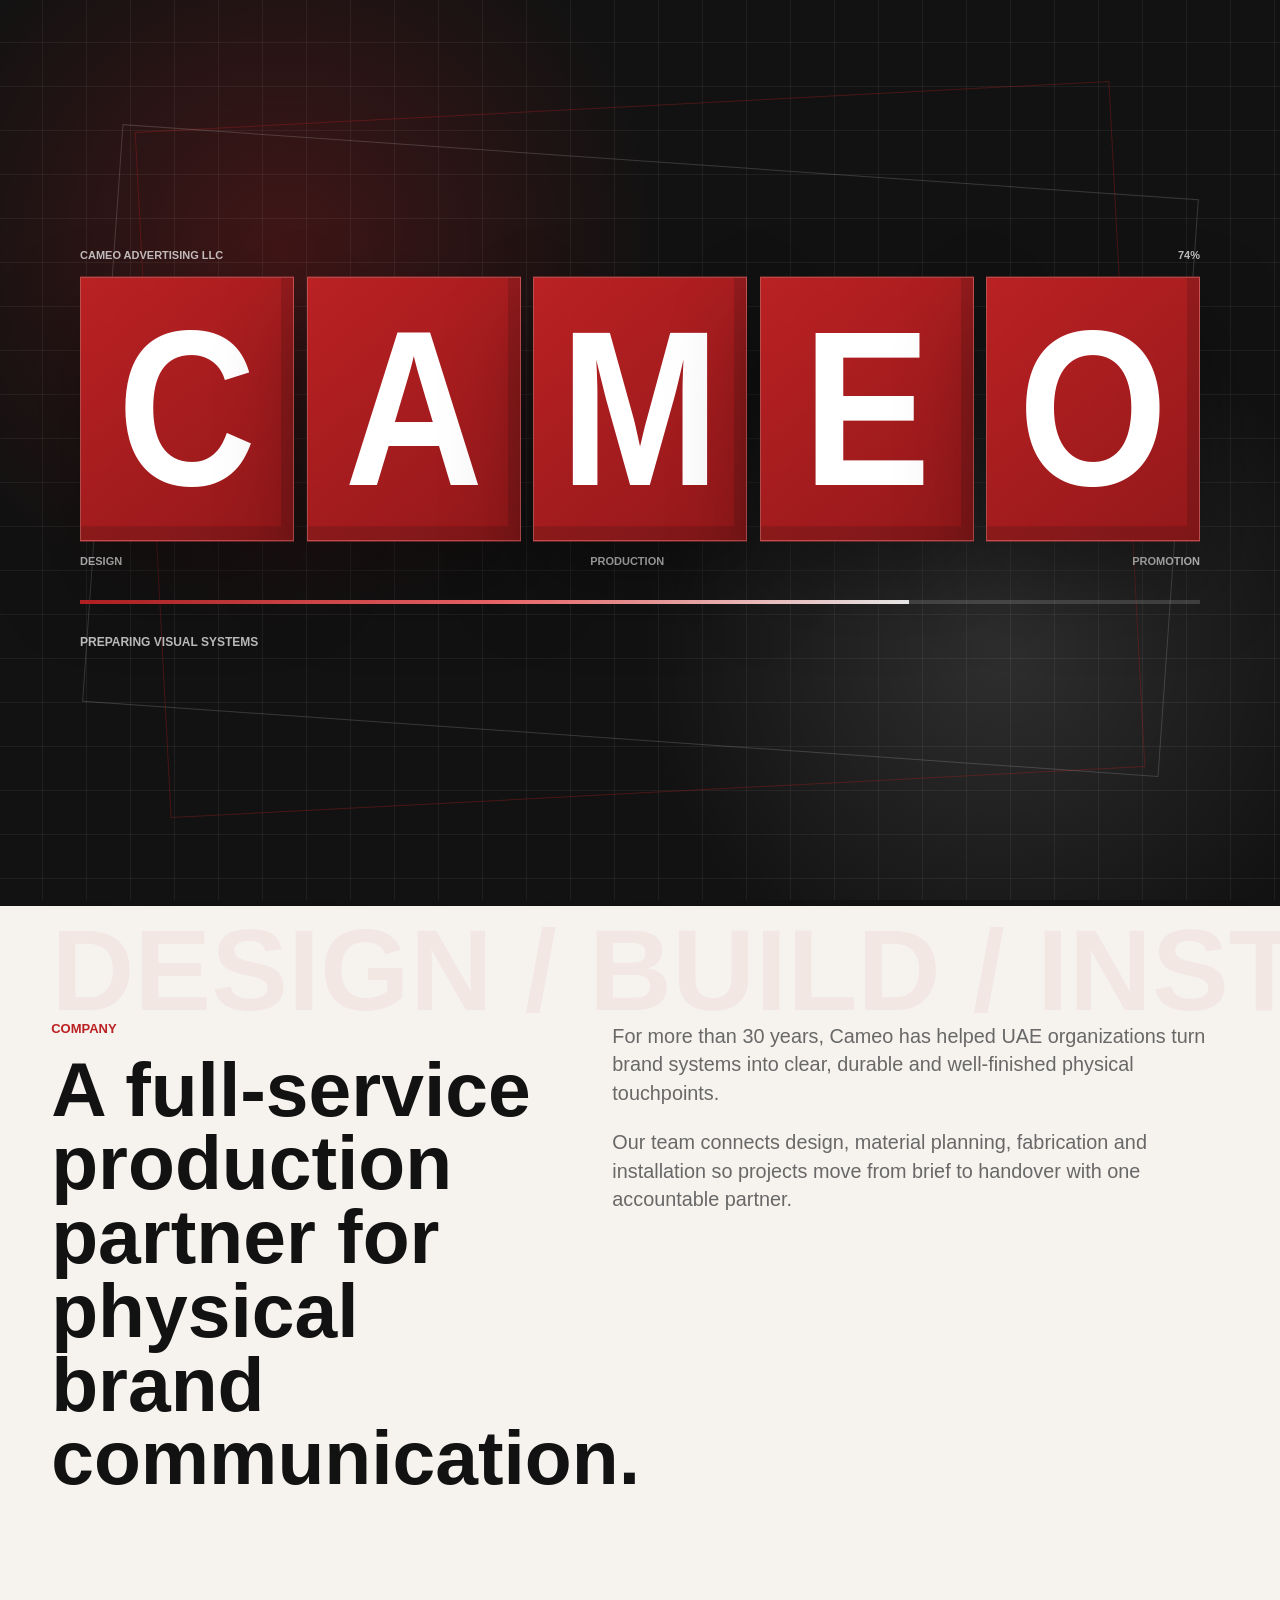
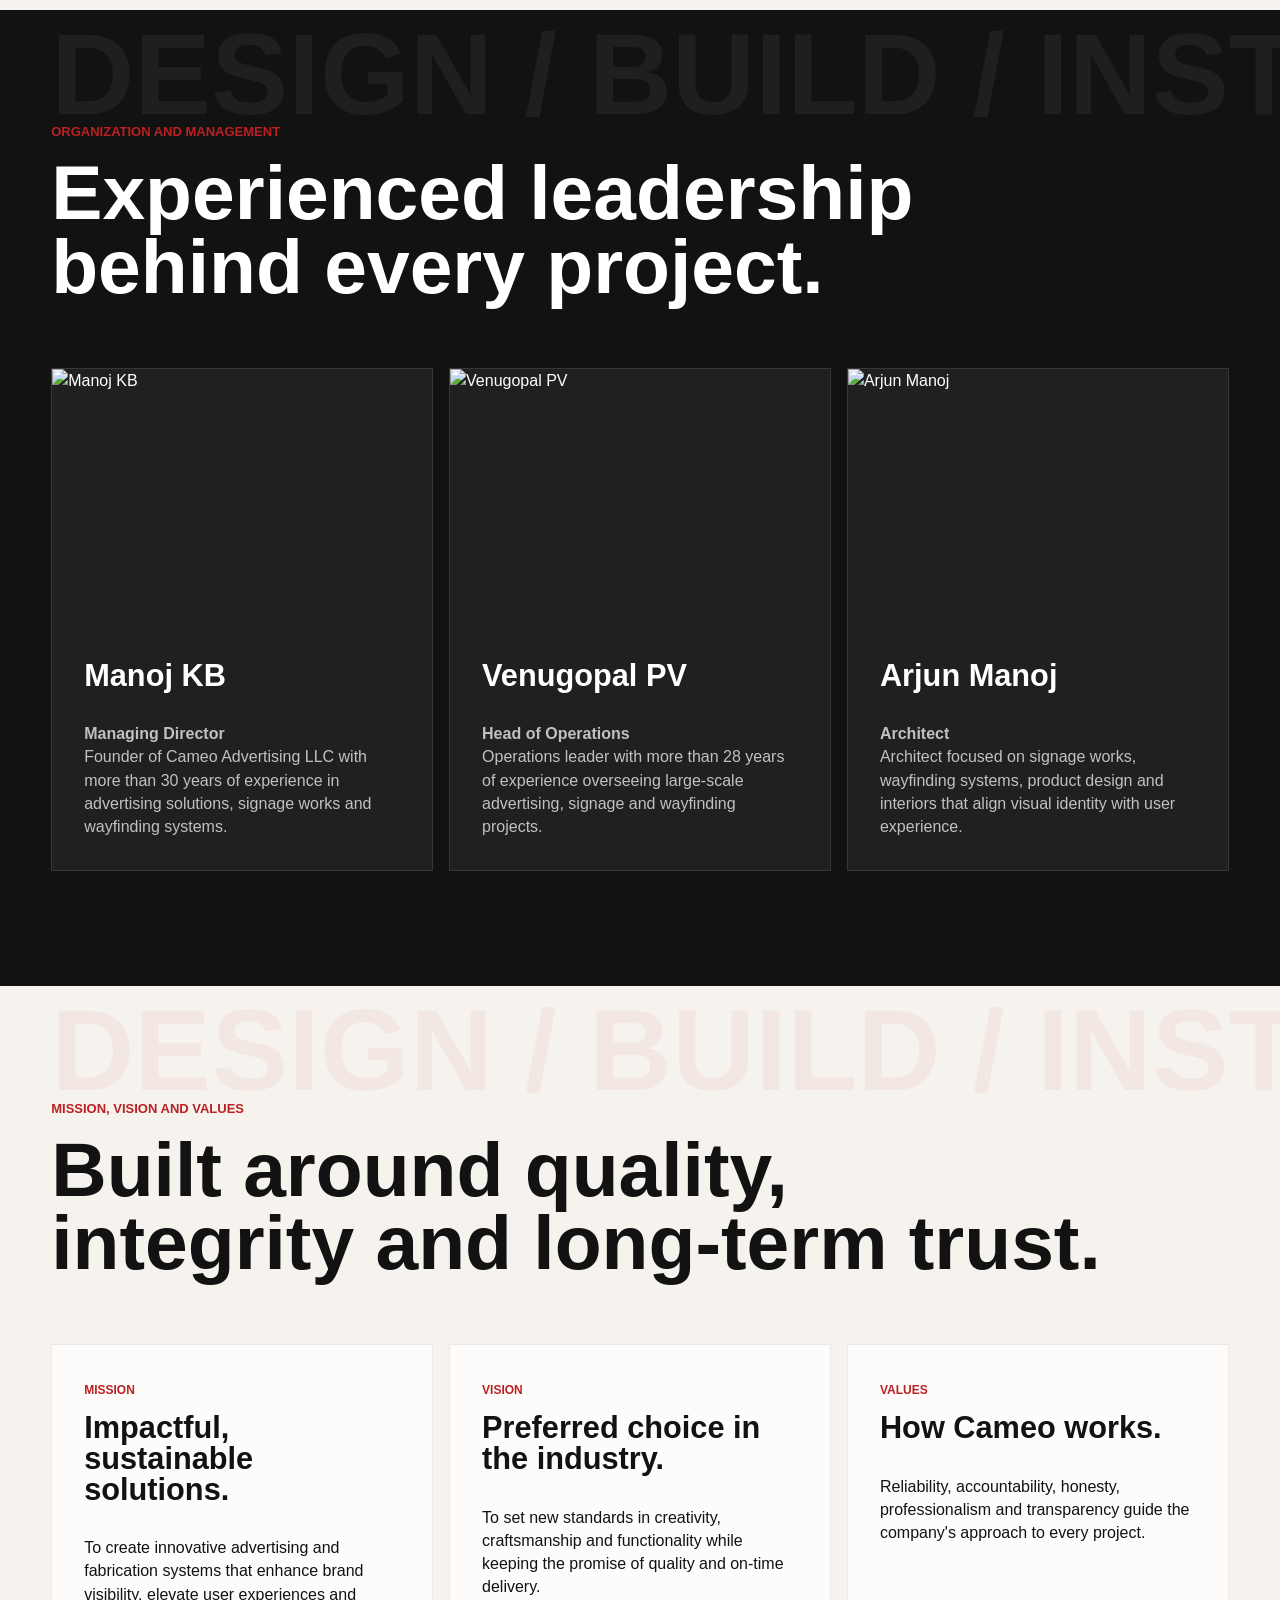
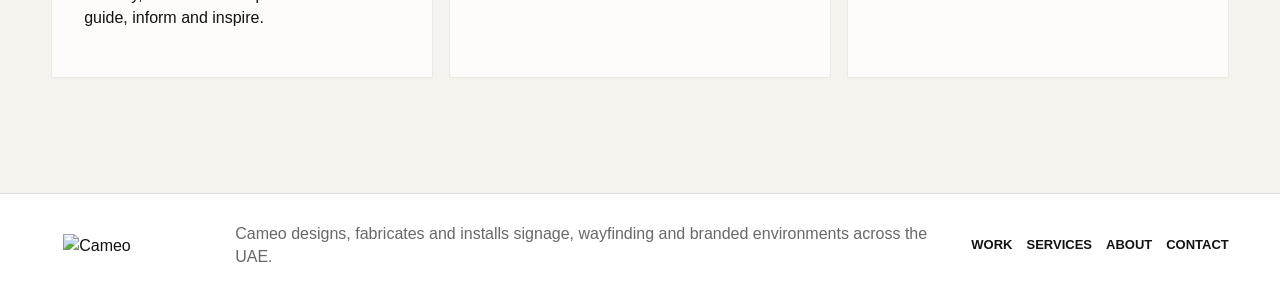
==== commit 689d691d: "Update preloader specs text to Design, Production, Promotion across pages" ====
--- a/about.html
+++ b/about.html
@@ -9,7 +9,7 @@
     <link rel="stylesheet" href="styles.css">
   </head>
   <body>
-    <div class="preloader" data-preloader aria-hidden="true"><div class="loader-blueprint" aria-hidden="true"></div><div class="loader-scan" aria-hidden="true"></div><div class="loader-shell"><div class="loader-kicker"><span>Cameo Advertising LLC</span><span data-loader-count>00%</span></div><div class="loader-word" aria-label="Cameo"><span>C</span><span>A</span><span>M</span><span>E</span><span>O</span></div><div class="loader-specs" aria-hidden="true"><span>Design</span><span>Fabricate</span><span>Install</span></div><div class="preloader-line"><span data-loader-line></span></div><p>Preparing visual systems</p></div></div>
+    <div class="preloader" data-preloader aria-hidden="true"><div class="loader-blueprint" aria-hidden="true"></div><div class="loader-scan" aria-hidden="true"></div><div class="loader-shell"><div class="loader-kicker"><span>Cameo Advertising LLC</span><span data-loader-count>00%</span></div><div class="loader-word" aria-label="Cameo"><span>C</span><span>A</span><span>M</span><span>E</span><span>O</span></div><div class="loader-specs" aria-hidden="true"><span>Design</span><span>Production</span><span>Promotion</span></div><div class="preloader-line"><span data-loader-line></span></div><p>Preparing visual systems</p></div></div>
     <div class="page-progress" data-progress aria-hidden="true"></div>
     <div class="cursor-glow" data-cursor aria-hidden="true"></div>
     <header class="site-header" data-header>
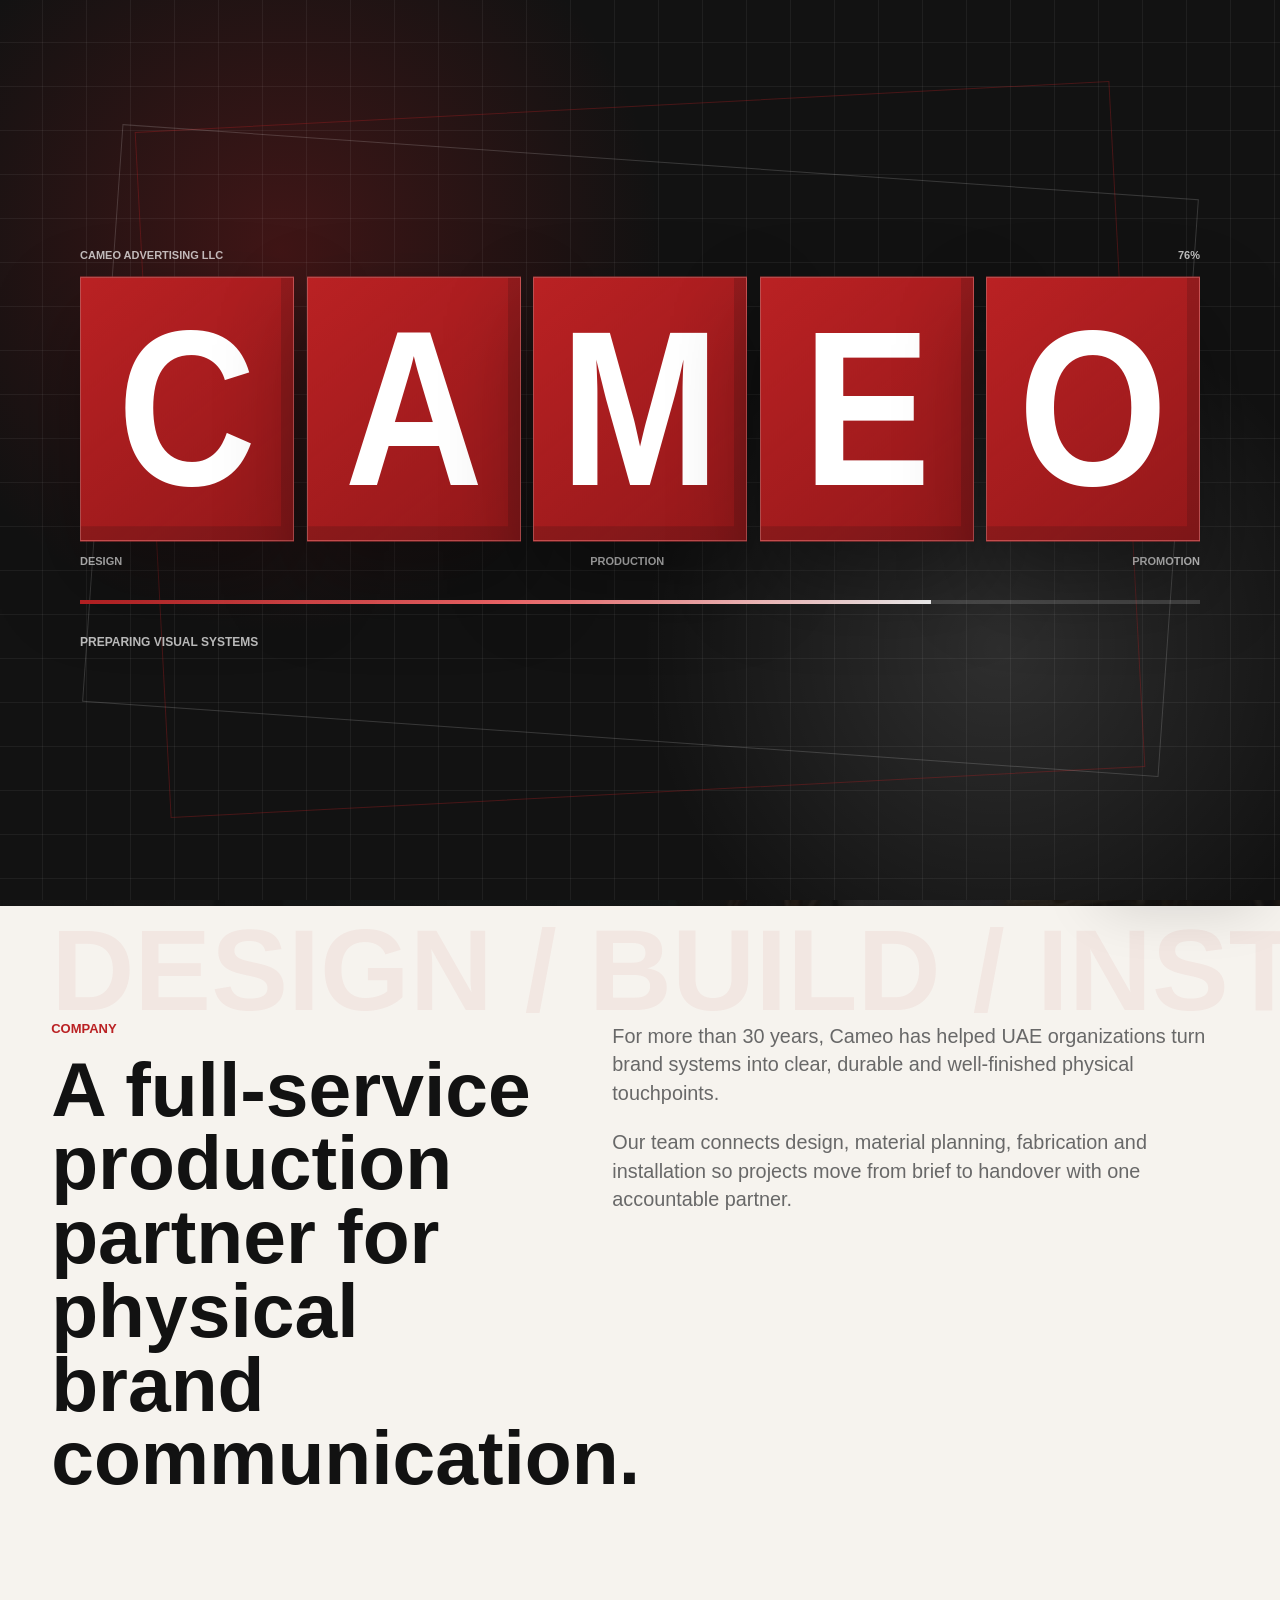
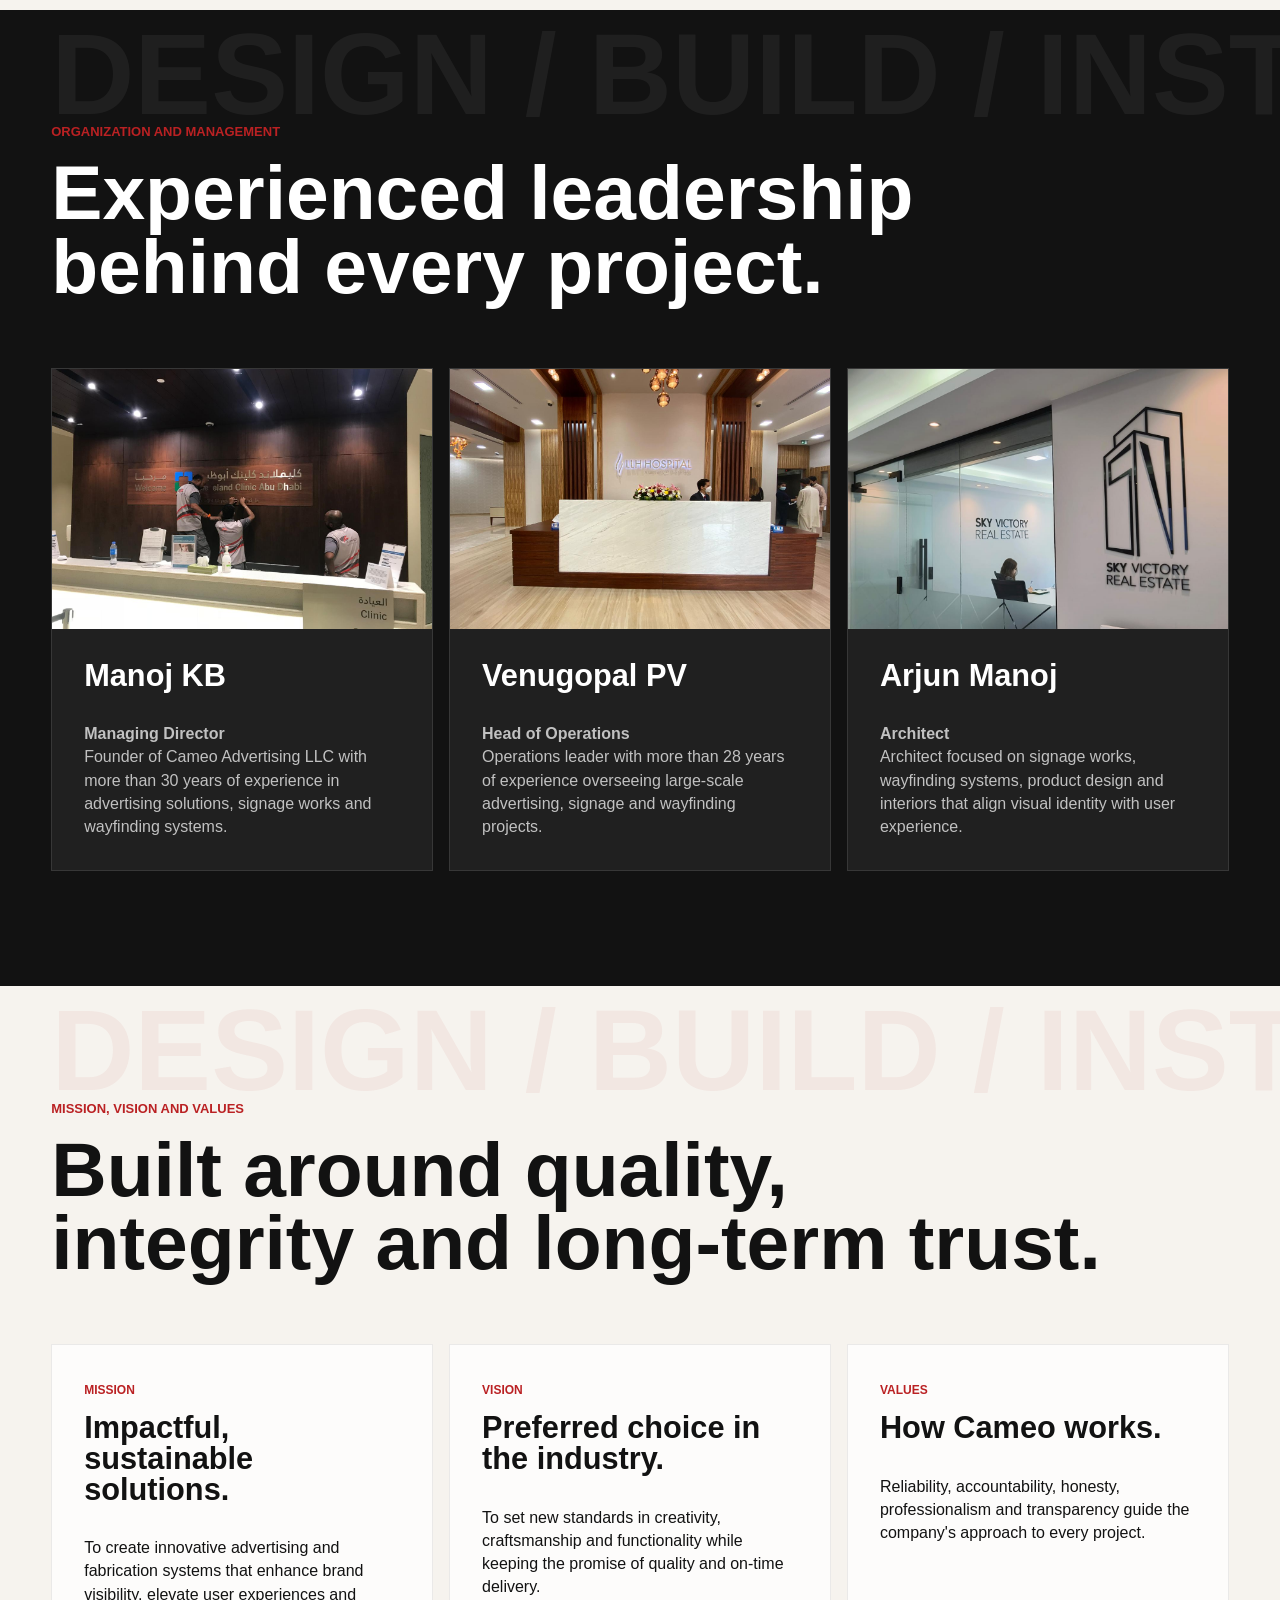
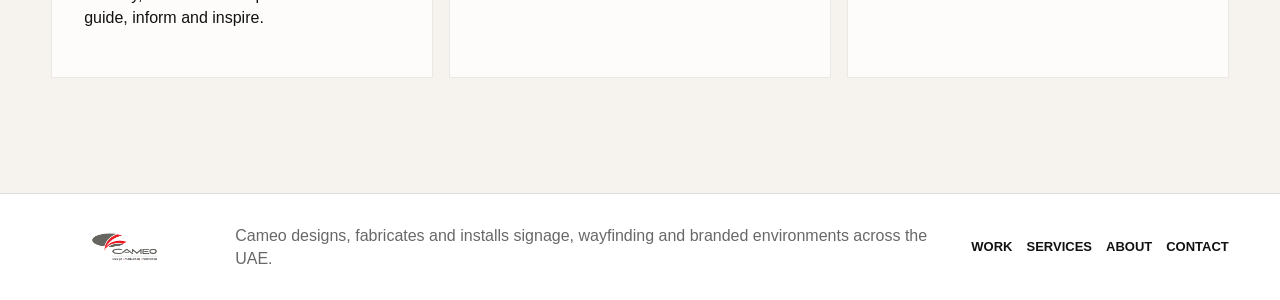
==== commit 785076aa: "Add Cameo website with Home nav and GitHub Pages deployment Prepare the static site for publishing v" ====
--- a/about.html
+++ b/about.html
@@ -13,12 +13,12 @@
     <div class="page-progress" data-progress aria-hidden="true"></div>
     <div class="cursor-glow" data-cursor aria-hidden="true"></div>
     <header class="site-header" data-header>
-      <a class="brand" href="index.html" aria-label="Cameo home"><img src="https://cameouae.com/wp-content/uploads/2023/09/CAMEO-logo-1.png" alt="Cameo"></a>
+      <a class="brand" href="index.html" aria-label="Cameo home"><img src="images/brand/cameo-logo.png" alt="Cameo"></a>
       <button class="menu-button" type="button" aria-expanded="false" aria-controls="site-nav" data-menu-button><span></span><span></span><span></span><span class="sr-only">Menu</span></button>
-      <nav class="site-nav" id="site-nav" data-nav><a href="work.html" data-nav-link>Work</a><a href="services.html" data-nav-link>Services</a><a href="about.html" data-nav-link>About</a><a href="clients.html" data-nav-link>Clients</a><a class="nav-cta magnetic" href="contact.html" data-nav-link>Start Project</a></nav>
+      <nav class="site-nav" id="site-nav" data-nav><a href="index.html" data-nav-link>Home</a><a href="work.html" data-nav-link>Work</a><a href="services.html" data-nav-link>Services</a><a href="about.html" data-nav-link>About</a><a href="clients.html" data-nav-link>Clients</a><a class="nav-cta magnetic" href="contact.html" data-nav-link>Start Project</a></nav>
     </header>
     <main>
-      <section class="page-hero section-dark" style="--page-image: url('https://cameouae.com/wp-content/uploads/2025/11/2150946675.jpg')" data-theme="About">
+      <section class="page-hero section-dark" style="--page-image: url('images/gallery/gooder-cafe-branding-jumeirah-dubai.png')" data-theme="About">
         <div class="page-hero-inner reveal-up"><p class="eyebrow">About Cameo</p><h1>Abu Dhabi craftsmanship for brands that need to be seen.</h1><p>Cameo Advertising LLC designs, fabricates and installs signage, wayfinding, print graphics and branded environments across the UAE.</p></div>
       </section>
       <section class="page-band light">
@@ -31,9 +31,9 @@
         <div class="page-wrap">
           <div class="section-heading reveal-up"><p class="eyebrow">Organization and Management</p><h2>Experienced leadership behind every project.</h2></div>
           <div class="leader-page-grid">
-            <article class="leader-card"><img src="https://cameouae.com/wp-content/uploads/2025/10/mnoj-3x-upscale-scaled.jpg" alt="Manoj KB"><div><h3>Manoj KB</h3><p><strong>Managing Director</strong></p><p>Founder of Cameo Advertising LLC with more than 30 years of experience in advertising solutions, signage works and wayfinding systems.</p></div></article>
-            <article class="leader-card"><img src="https://cameouae.com/wp-content/uploads/2025/10/Vno-3x-upscale-scaled.jpg" alt="Venugopal PV"><div><h3>Venugopal PV</h3><p><strong>Head of Operations</strong></p><p>Operations leader with more than 28 years of experience overseeing large-scale advertising, signage and wayfinding projects.</p></div></article>
-            <article class="leader-card"><img src="https://cameouae.com/wp-content/uploads/2023/10/arj-e1759137067875.png" alt="Arjun Manoj"><div><h3>Arjun Manoj</h3><p><strong>Architect</strong></p><p>Architect focused on signage works, wayfinding systems, product design and interiors that align visual identity with user experience.</p></div></article>
+            <article class="leader-card"><img src="images/gallery/cleveland-clinic-reception-wall-sign.jpg" alt="Manoj KB"><div><h3>Manoj KB</h3><p><strong>Managing Director</strong></p><p>Founder of Cameo Advertising LLC with more than 30 years of experience in advertising solutions, signage works and wayfinding systems.</p></div></article>
+            <article class="leader-card"><img src="images/gallery/corporate-reception-wall-logo.jpg" alt="Venugopal PV"><div><h3>Venugopal PV</h3><p><strong>Head of Operations</strong></p><p>Operations leader with more than 28 years of experience overseeing large-scale advertising, signage and wayfinding projects.</p></div></article>
+            <article class="leader-card"><img src="images/gallery/ai-render-sky-victory-office-sign.jpg" alt="Arjun Manoj"><div><h3>Arjun Manoj</h3><p><strong>Architect</strong></p><p>Architect focused on signage works, wayfinding systems, product design and interiors that align visual identity with user experience.</p></div></article>
           </div>
         </div>
       </section>
@@ -48,7 +48,7 @@
         </div>
       </section>
     </main>
-    <footer class="site-footer"><a class="brand" href="index.html" aria-label="Cameo home"><img src="https://cameouae.com/wp-content/uploads/2023/09/CAMEO-logo-1.png" alt="Cameo"></a><p>Cameo designs, fabricates and installs signage, wayfinding and branded environments across the UAE.</p><nav aria-label="Footer navigation"><a href="work.html">Work</a><a href="services.html">Services</a><a href="about.html">About</a><a href="contact.html">Contact</a></nav></footer>
+    <footer class="site-footer"><a class="brand" href="index.html" aria-label="Cameo home"><img src="images/brand/cameo-logo.png" alt="Cameo"></a><p>Cameo designs, fabricates and installs signage, wayfinding and branded environments across the UAE.</p><nav aria-label="Footer navigation"><a href="work.html">Work</a><a href="services.html">Services</a><a href="about.html">About</a><a href="contact.html">Contact</a></nav></footer>
     <script src="script.js"></script>
   </body>
 </html>
--- a/styles.css
+++ b/styles.css
@@ -427,18 +427,16 @@
 .brand {
   display: inline-flex;
   align-items: center;
-  width: 112px;
-  min-height: 38px;
-  padding-left: 12px;
+  width: 138px;
+  min-height: 44px;
+  padding-left: 8px;
 }
 
 .brand img {
   width: 100%;
+  max-height: 50px;
   height: auto;
-}
-
-.site-header:not(.scrolled):not(.menu-active) .brand img {
-  filter: brightness(0) invert(1);
+  object-fit: contain;
 }
 
 .site-nav {
@@ -1303,6 +1301,9 @@
 .service-columns article::after {
   content: "";
   position: absolute;
+  inset: auto;
+  top: auto;
+  left: auto;
   right: 18px;
   bottom: 18px;
   width: 42px;
@@ -2049,10 +2050,225 @@
 .capability-grid,
 .leader-page-grid,
 .client-page-grid,
-.values-grid {
+.values-grid,
+.gallery-grid {
   display: grid;
   grid-template-columns: repeat(3, minmax(0, 1fr));
   gap: 16px;
+}
+
+.gallery-grid {
+  margin-top: 28px;
+}
+
+.gallery-service-section {
+  padding-top: 0;
+}
+
+.gallery-service-section + .gallery-service-section {
+  padding-top: 12px;
+}
+
+.gallery-section-heading {
+  margin-top: 8px;
+}
+
+.gallery-section-heading .eyebrow {
+  margin-bottom: 10px;
+}
+
+.gallery-section-heading h3 {
+  max-width: 18ch;
+  font-size: clamp(1.5rem, 2.4vw, 2.2rem);
+  line-height: 1.08;
+}
+
+.gallery-card {
+  margin: 0;
+  overflow: hidden;
+  background: rgba(255, 255, 255, 0.78);
+  border: 1px solid rgba(18, 18, 18, 0.08);
+  transition: transform 420ms var(--ease), box-shadow 420ms var(--ease);
+}
+
+.gallery-card img {
+  display: block;
+  width: 100%;
+  aspect-ratio: 4 / 3;
+  object-fit: cover;
+  transition: transform 520ms var(--ease);
+}
+
+.gallery-card figcaption {
+  padding: 14px 16px 16px;
+}
+
+.gallery-card figcaption span {
+  display: block;
+  margin-bottom: 6px;
+  color: var(--red);
+  font-size: 0.72rem;
+  font-weight: 700;
+  letter-spacing: 0.14em;
+  text-transform: uppercase;
+}
+
+.gallery-card figcaption {
+  color: rgba(18, 18, 18, 0.78);
+  font-size: 0.95rem;
+  line-height: 1.45;
+}
+
+.gallery-card:hover {
+  transform: translateY(-8px);
+  box-shadow: 0 18px 40px rgba(18, 18, 18, 0.12);
+}
+
+.gallery-card:hover img {
+  transform: scale(1.04);
+}
+
+.page-band.light .gallery-card {
+  background: #fff;
+}
+
+.cx-preview-burst {
+  position: fixed;
+  inset: 0;
+  z-index: 80;
+  pointer-events: none;
+}
+
+.cx-burst-thumb {
+  position: fixed;
+  width: clamp(84px, 9vw, 132px);
+  aspect-ratio: 4 / 3;
+  overflow: hidden;
+  border: 2px solid rgba(255, 255, 255, 0.92);
+  box-shadow: 0 18px 42px rgba(0, 0, 0, 0.26);
+  opacity: 0;
+  transform: translate3d(var(--cx-dx, 0), var(--cx-dy, 0), 0) scale(0.68) rotate(var(--cx-rot, 0deg));
+  transition: opacity 220ms ease, transform 360ms cubic-bezier(0.16, 1, 0.3, 1);
+  will-change: transform, opacity;
+}
+
+.cx-burst-thumb img {
+  width: 100%;
+  height: 100%;
+  object-fit: cover;
+  display: block;
+}
+
+.cx-preview-burst.cx-active .cx-burst-thumb {
+  opacity: 1;
+  transform: translate3d(var(--cx-out-x, 0), var(--cx-out-y, 0), 0) scale(1) rotate(var(--cx-rot, 0deg));
+}
+
+.cx-preview-burst.cx-closing .cx-burst-thumb {
+  opacity: 0;
+  transform: translate3d(var(--cx-out-x, 0), var(--cx-out-y, 0), 0) scale(0.86) rotate(var(--cx-rot, 0deg));
+  transition-duration: 160ms;
+}
+
+.cx-lightbox {
+  position: fixed;
+  inset: 0;
+  z-index: 120;
+  display: grid;
+  place-items: center;
+  padding: clamp(18px, 4vw, 54px);
+  opacity: 0;
+  pointer-events: none;
+  transition: opacity 220ms ease;
+}
+
+.cx-lightbox.cx-active {
+  opacity: 1;
+  pointer-events: auto;
+}
+
+.cx-lightbox__backdrop {
+  position: absolute;
+  inset: 0;
+  background: rgba(12, 12, 14, 0.72);
+  backdrop-filter: blur(14px);
+}
+
+.cx-lightbox__frame {
+  position: fixed;
+  z-index: 1;
+  overflow: hidden;
+  background: #111;
+  box-shadow: 0 32px 90px rgba(0, 0, 0, 0.36);
+  transition: top 360ms cubic-bezier(0.16, 1, 0.3, 1), left 360ms cubic-bezier(0.16, 1, 0.3, 1), width 360ms cubic-bezier(0.16, 1, 0.3, 1), height 360ms cubic-bezier(0.16, 1, 0.3, 1), transform 360ms cubic-bezier(0.16, 1, 0.3, 1);
+  will-change: top, left, width, height, transform;
+}
+
+.cx-lightbox__frame img {
+  width: 100%;
+  height: 100%;
+  object-fit: contain;
+  display: block;
+  background: #0d0d0d;
+}
+
+.cx-lightbox__caption {
+  position: absolute;
+  left: clamp(18px, 4vw, 52px);
+  right: clamp(18px, 4vw, 52px);
+  bottom: clamp(18px, 4vw, 44px);
+  z-index: 2;
+  max-width: 760px;
+  color: #fff;
+  opacity: 0;
+  transform: translateY(12px);
+  transition: opacity 220ms ease 120ms, transform 220ms ease 120ms;
+}
+
+.cx-lightbox.cx-active .cx-lightbox__caption {
+  opacity: 1;
+  transform: translateY(0);
+}
+
+.cx-lightbox__caption span {
+  display: block;
+  margin-bottom: 6px;
+  color: #ff6b6d;
+  font-size: 0.72rem;
+  font-weight: 800;
+  letter-spacing: 0.14em;
+  text-transform: uppercase;
+}
+
+.cx-lightbox__close {
+  position: absolute;
+  top: clamp(16px, 3vw, 32px);
+  right: clamp(16px, 3vw, 32px);
+  z-index: 3;
+  border: 1px solid rgba(255, 255, 255, 0.28);
+  background: rgba(255, 255, 255, 0.12);
+  color: #fff;
+  width: 44px;
+  height: 44px;
+  font-size: 1.4rem;
+  line-height: 1;
+  cursor: pointer;
+  transition: transform 220ms ease, background 220ms ease;
+}
+
+.cx-lightbox__close:hover {
+  transform: scale(1.06);
+  background: rgba(255, 255, 255, 0.2);
+}
+
+@media (max-width: 720px) {
+  .cx-burst-thumb {
+    width: 74px;
+  }
+
+  .cx-lightbox__caption {
+    font-size: 0.9rem;
+  }
 }
 
 .capability-card,
@@ -2846,6 +3062,281 @@
   transform: translateX(0);
 }
 
+.experience-rail {
+  position: fixed;
+  z-index: 18;
+  left: 14px;
+  top: 50%;
+  display: grid;
+  gap: 6px;
+  transform: translateY(-50%);
+  pointer-events: none;
+}
+
+.experience-rail button {
+  position: relative;
+  width: 38px;
+  height: 38px;
+  border: 1px solid rgba(18, 18, 18, 0.16);
+  border-radius: 50%;
+  background: rgba(246, 243, 238, 0.78);
+  color: var(--ink);
+  cursor: pointer;
+  pointer-events: auto;
+  backdrop-filter: blur(16px);
+  transition: width 260ms var(--ease), border-radius 260ms var(--ease), background 260ms var(--ease), color 260ms var(--ease), transform 260ms var(--ease);
+}
+
+.experience-rail span {
+  display: grid;
+  place-items: center;
+  width: 100%;
+  height: 100%;
+  font-size: 10px;
+  font-weight: 900;
+}
+
+.experience-rail strong {
+  position: absolute;
+  left: 40px;
+  top: 50%;
+  max-width: 0;
+  overflow: hidden;
+  color: inherit;
+  font-size: 11px;
+  font-weight: 900;
+  text-transform: uppercase;
+  white-space: nowrap;
+  transform: translateY(-50%);
+  opacity: 0;
+  transition: max-width 260ms var(--ease), opacity 180ms ease;
+}
+
+.experience-rail button:hover,
+.experience-rail button:focus-visible,
+.experience-rail button.active {
+  width: 128px;
+  border-radius: 999px;
+  background: var(--red);
+  color: var(--white);
+  transform: translateX(4px);
+}
+
+.experience-rail button:hover strong,
+.experience-rail button:focus-visible strong,
+.experience-rail button.active strong {
+  max-width: 88px;
+  opacity: 1;
+}
+
+.command-trigger,
+.action-dock {
+  position: fixed;
+  z-index: 24;
+  right: 18px;
+  backdrop-filter: blur(18px);
+}
+
+.command-trigger {
+  bottom: 84px;
+  min-height: 42px;
+  border: 1px solid rgba(255, 255, 255, 0.22);
+  border-radius: 999px;
+  padding: 10px 16px;
+  background: rgba(18, 18, 18, 0.82);
+  color: var(--white);
+  cursor: pointer;
+  font-size: 12px;
+  font-weight: 900;
+  text-transform: uppercase;
+  box-shadow: 0 18px 50px rgba(0, 0, 0, 0.24);
+  transition: background 240ms var(--ease), color 240ms var(--ease), transform 240ms var(--ease);
+}
+
+.command-trigger:hover,
+.command-trigger:focus-visible,
+.command-trigger[aria-expanded="true"] {
+  background: var(--red);
+  color: var(--white);
+}
+
+.action-dock {
+  bottom: 18px;
+  display: flex;
+  border: 1px solid rgba(18, 18, 18, 0.12);
+  border-radius: 999px;
+  overflow: hidden;
+  background: rgba(246, 243, 238, 0.9);
+  box-shadow: 0 20px 60px rgba(0, 0, 0, 0.18);
+}
+
+.action-dock a,
+.action-dock button {
+  min-width: 54px;
+  min-height: 42px;
+  display: grid;
+  place-items: center;
+  border: 0;
+  border-right: 1px solid rgba(18, 18, 18, 0.1);
+  background: transparent;
+  color: var(--ink);
+  cursor: pointer;
+  font-size: 11px;
+  font-weight: 900;
+  text-transform: uppercase;
+  transition: background 220ms var(--ease), color 220ms var(--ease);
+}
+
+.action-dock a:last-child,
+.action-dock button:last-child {
+  border-right: 0;
+}
+
+.action-dock a:hover,
+.action-dock a:focus-visible,
+.action-dock button:hover,
+.action-dock button:focus-visible {
+  background: var(--red);
+  color: var(--white);
+}
+
+.command-palette {
+  position: fixed;
+  z-index: 80;
+  inset: 0;
+  display: none;
+  place-items: start center;
+  padding: clamp(86px, 12vh, 140px) var(--gutter) var(--gutter);
+}
+
+.command-palette.open {
+  display: grid;
+}
+
+.command-palette__backdrop {
+  position: absolute;
+  inset: 0;
+  background: rgba(18, 18, 18, 0.64);
+  backdrop-filter: blur(14px);
+}
+
+.command-palette__panel {
+  position: relative;
+  width: min(760px, 100%);
+  max-height: min(680px, 78svh);
+  display: grid;
+  gap: 14px;
+  overflow: hidden;
+  border: 1px solid rgba(255, 255, 255, 0.18);
+  background: rgba(246, 243, 238, 0.96);
+  color: var(--ink);
+  box-shadow: 0 34px 120px rgba(0, 0, 0, 0.38);
+  transform: translateY(18px) scale(0.98);
+  animation: modalIn 360ms var(--ease) forwards;
+}
+
+.command-palette__head {
+  display: flex;
+  align-items: center;
+  justify-content: space-between;
+  gap: 18px;
+  padding: 18px 20px 0;
+  color: var(--red);
+  font-size: 12px;
+  font-weight: 900;
+  text-transform: uppercase;
+}
+
+.command-palette__head button {
+  border: 1px solid rgba(18, 18, 18, 0.18);
+  border-radius: 999px;
+  background: transparent;
+  color: var(--ink);
+  cursor: pointer;
+  padding: 8px 12px;
+  font-size: 11px;
+  font-weight: 900;
+  text-transform: uppercase;
+}
+
+.command-palette input {
+  width: calc(100% - 40px);
+  min-height: 58px;
+  margin: 0 20px;
+  border: 0;
+  border-bottom: 1px solid rgba(18, 18, 18, 0.18);
+  background: transparent;
+  color: var(--ink);
+  font-size: clamp(22px, 3vw, 38px);
+  font-weight: 900;
+  outline: 0;
+}
+
+.command-palette input::placeholder {
+  color: rgba(18, 18, 18, 0.34);
+}
+
+.command-palette__list {
+  display: grid;
+  gap: 1px;
+  max-height: 430px;
+  overflow: auto;
+  background: rgba(18, 18, 18, 0.1);
+}
+
+.command-item {
+  position: relative;
+  display: grid;
+  grid-template-columns: minmax(0, 1fr) auto;
+  gap: 6px 18px;
+  min-height: 74px;
+  border: 0;
+  background: rgba(255, 255, 255, 0.72);
+  color: var(--ink);
+  cursor: pointer;
+  padding: 16px 76px 16px 20px;
+  text-align: left;
+  transition: background 220ms var(--ease), color 220ms var(--ease), padding-left 260ms var(--ease);
+}
+
+.command-item span {
+  font-size: clamp(18px, 2vw, 26px);
+  font-weight: 900;
+  line-height: 1;
+}
+
+.command-item small {
+  color: var(--muted);
+  font-size: 11px;
+  font-weight: 900;
+  text-transform: uppercase;
+}
+
+.command-item em {
+  position: absolute;
+  right: 20px;
+  top: 50%;
+  color: rgba(186, 33, 35, 0.72);
+  font-size: 12px;
+  font-style: normal;
+  font-weight: 900;
+  transform: translateY(-50%);
+}
+
+.command-item:hover,
+.command-item:focus-visible {
+  background: var(--red);
+  color: var(--white);
+  padding-left: 28px;
+}
+
+.command-item:hover small,
+.command-item:focus-visible small,
+.command-item:hover em,
+.command-item:focus-visible em {
+  color: rgba(255, 255, 255, 0.72);
+}
+
 @keyframes ctaSweep {
   55%,
   100% {
@@ -2937,7 +3428,8 @@
   .leader-page-grid,
   .values-grid,
   .client-page-grid,
-  .timeline-grid {
+  .timeline-grid,
+  .gallery-grid {
     grid-template-columns: repeat(2, minmax(0, 1fr));
   }
 
@@ -2965,6 +3457,47 @@
 @media (max-width: 760px) {
   .cursor-glow {
     display: none;
+  }
+
+  .experience-rail {
+    display: none;
+  }
+
+  .command-trigger {
+    right: 12px;
+    bottom: 74px;
+    min-height: 38px;
+    padding: 9px 13px;
+    font-size: 11px;
+  }
+
+  .action-dock {
+    right: 12px;
+    bottom: 14px;
+  }
+
+  .action-dock a,
+  .action-dock button {
+    min-width: 48px;
+    min-height: 38px;
+  }
+
+  .command-palette {
+    padding: 78px 12px 12px;
+  }
+
+  .command-palette__panel {
+    max-height: calc(100svh - 96px);
+  }
+
+  .command-palette input {
+    min-height: 52px;
+    font-size: 24px;
+  }
+
+  .command-item {
+    min-height: 66px;
+    padding-right: 58px;
   }
 
   .site-header {
@@ -3070,6 +3603,10 @@
     transition-delay: 200ms;
   }
 
+  .site-nav.open a:nth-child(6) {
+    transition-delay: 240ms;
+  }
+
   .site-nav .nav-cta {
     background: transparent;
     color: inherit;
@@ -3159,6 +3696,7 @@
     .values-grid,
   .client-page-grid,
   .timeline-grid,
+  .gallery-grid,
     .service-detail-grid {
     grid-template-columns: 1fr;
   }
